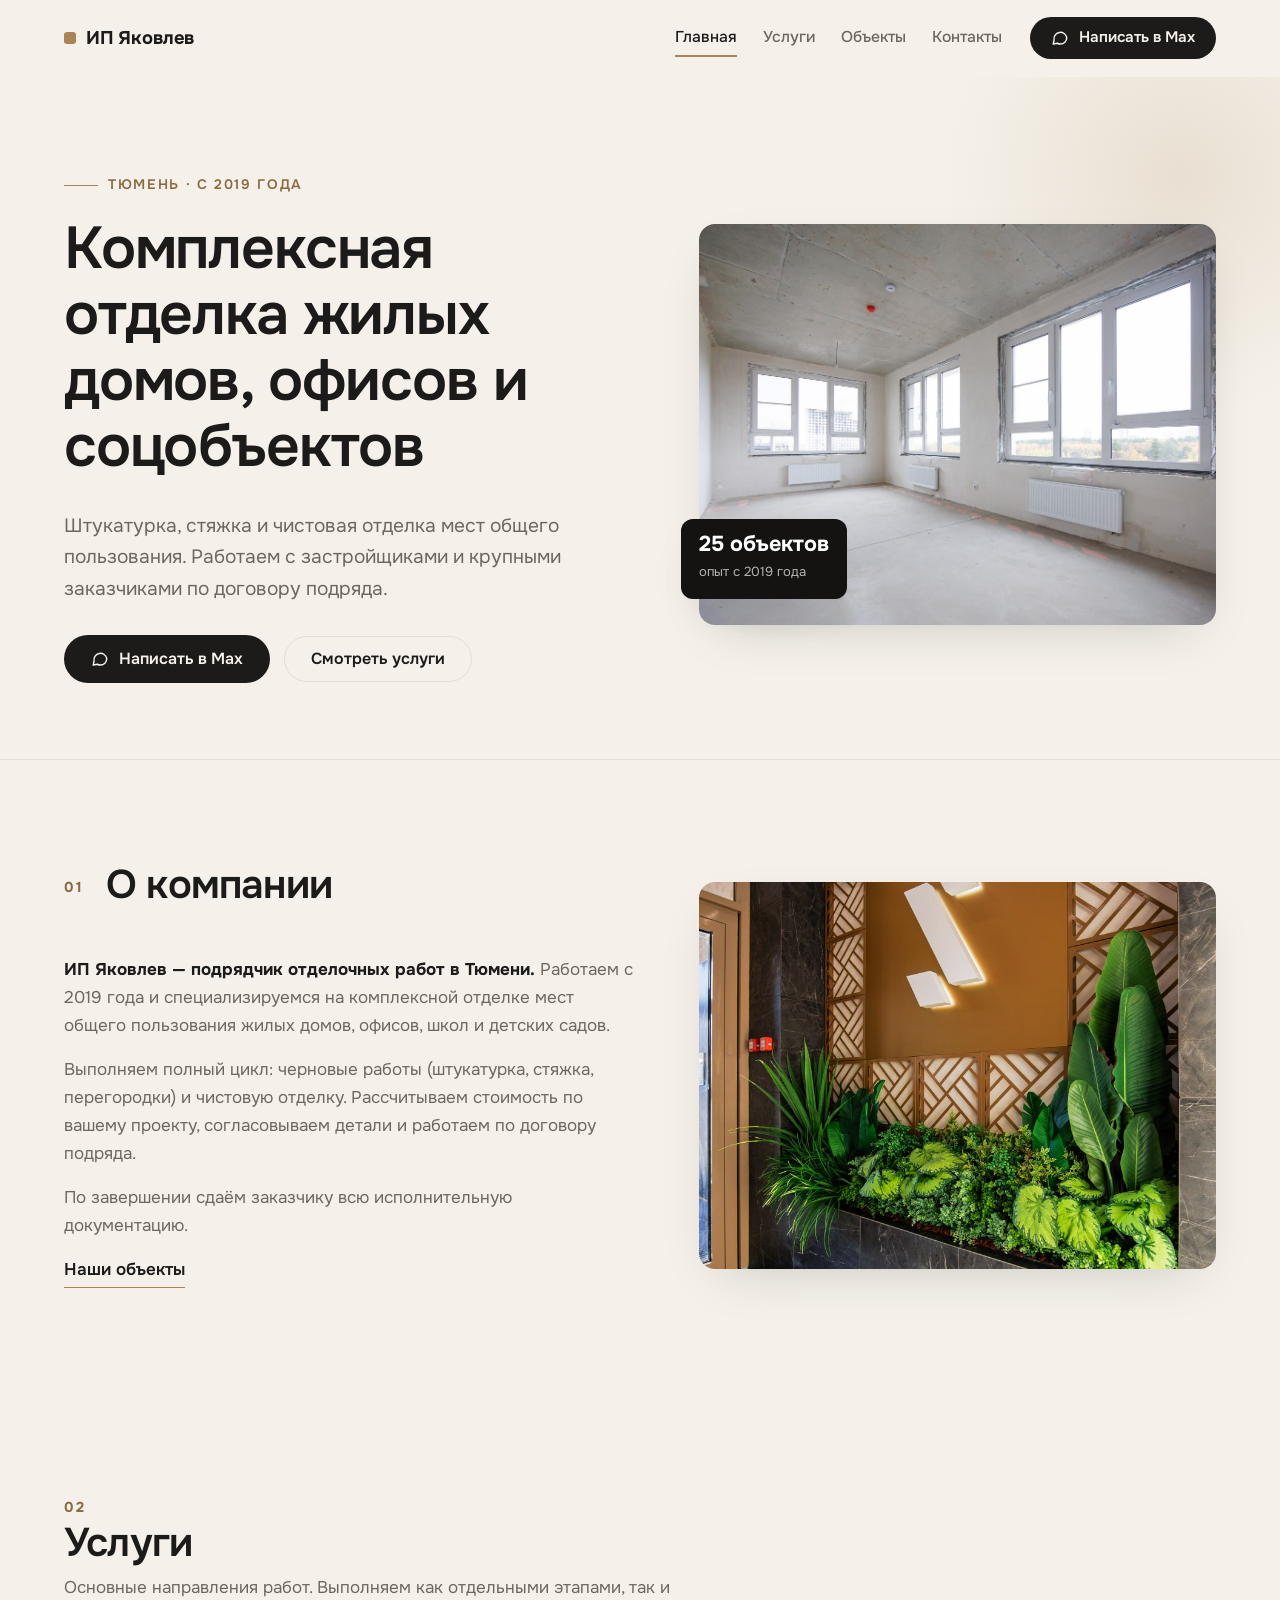
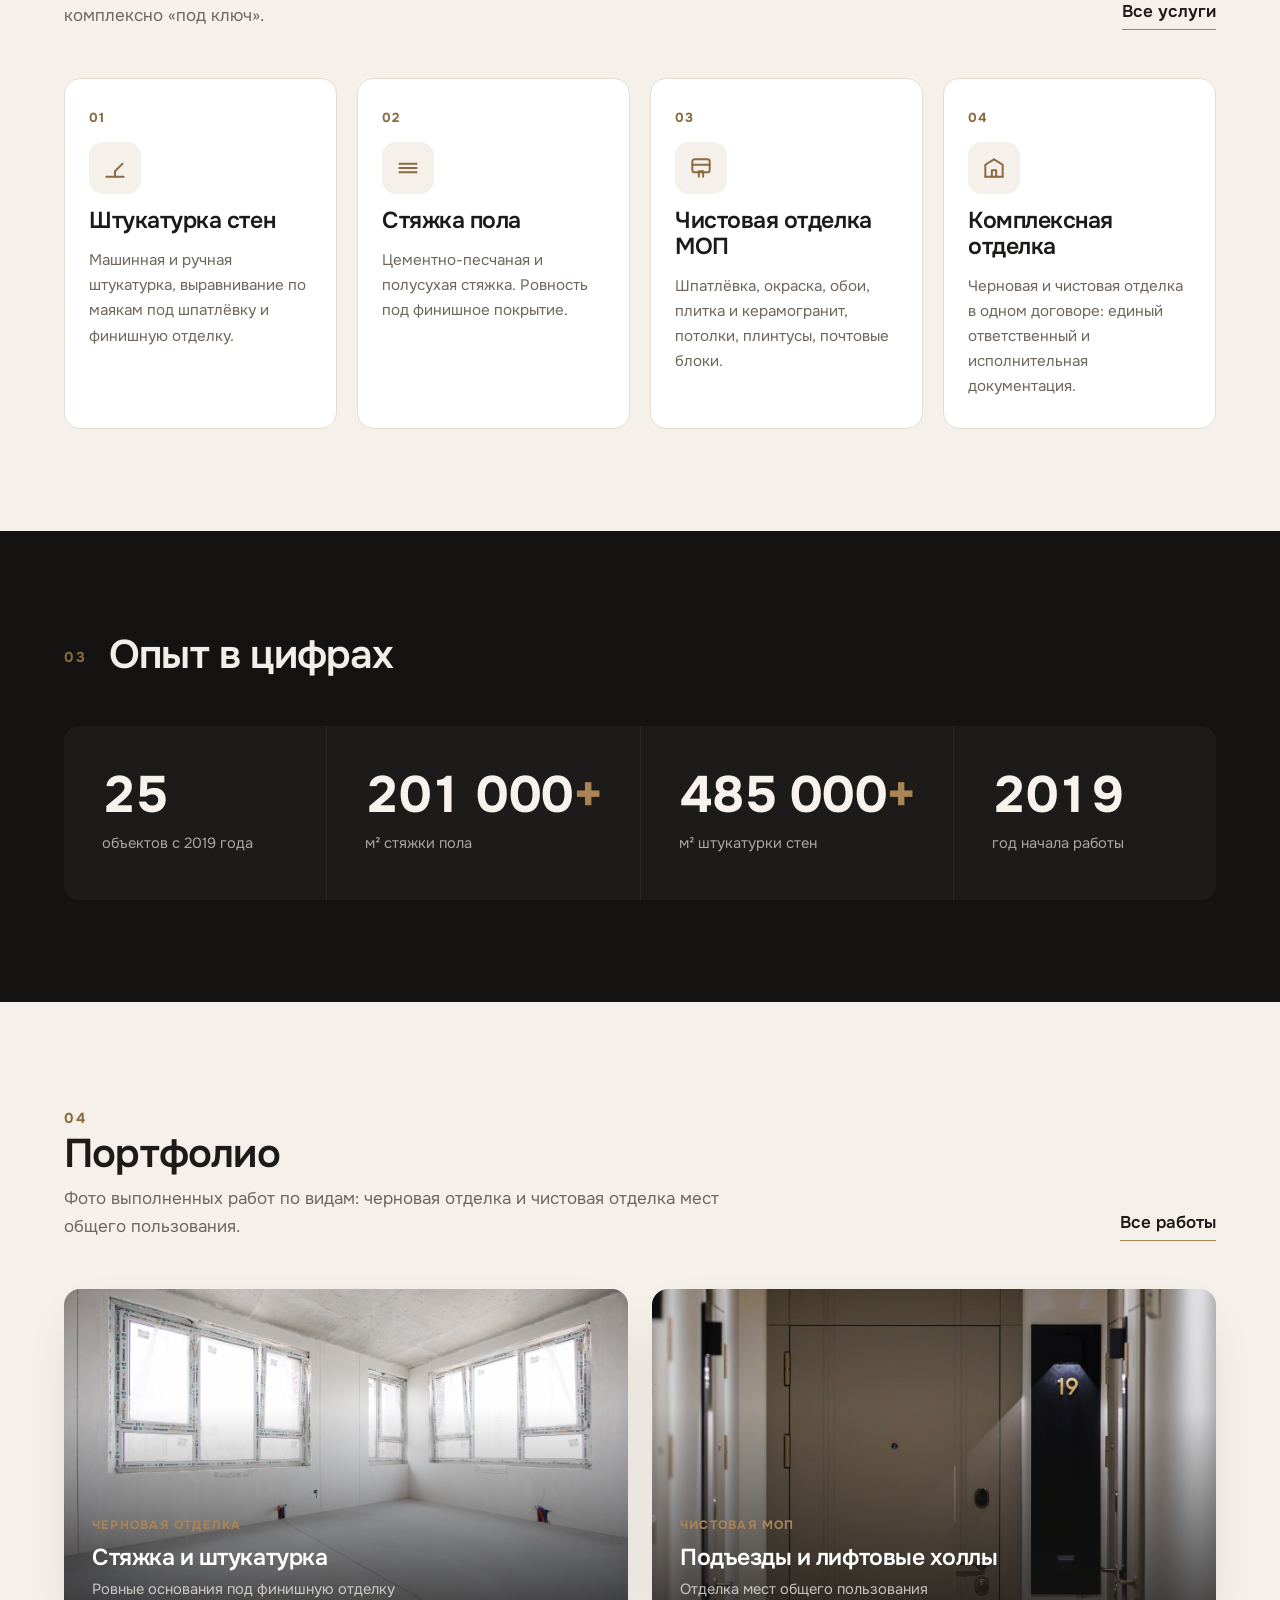
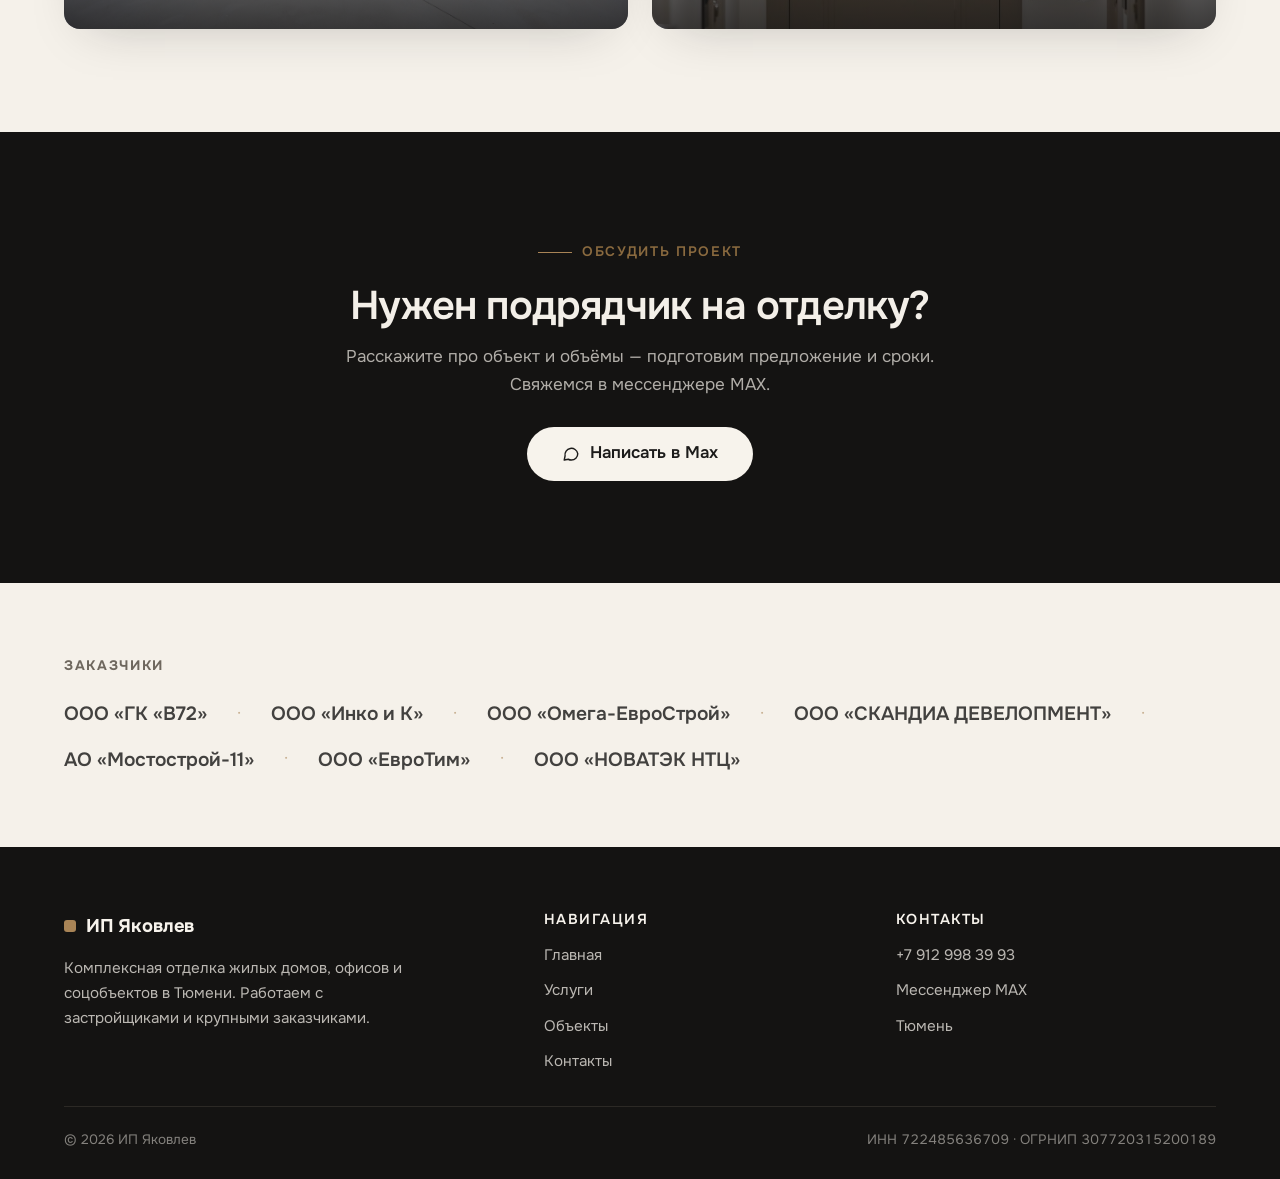
==== index.html @ faa48ec6 "Add files via upload" ====
<!DOCTYPE html>
<html lang="ru">
<head>
  <meta charset="UTF-8">
  <meta name="viewport" content="width=device-width, initial-scale=1">
  <title>ИП Яковлев — комплексная отделка в Тюмени | штукатурка, стяжка, чистовая отделка МОП</title>
  <meta name="description" content="ИП Яковлев — подрядчик отделочных работ в Тюмени. Штукатурка стен, стяжка пола, чистовая отделка мест общего пользования жилых домов, офисов, школ и детских садов. Работаем с застройщиками и крупными заказчиками.">
  <meta name="theme-color" content="#f5f1ea">
  <link rel="icon" href="data:image/svg+xml,%3Csvg xmlns='http://www.w3.org/2000/svg' viewBox='0 0 32 32'%3E%3Crect width='32' height='32' rx='7' fill='%23A98456'/%3E%3Crect x='9' y='9' width='14' height='14' rx='3' fill='%23F5F1EA'/%3E%3C/svg%3E">
  <link rel="preconnect" href="https://fonts.googleapis.com">
  <link rel="preconnect" href="https://fonts.gstatic.com" crossorigin>
  <link href="https://fonts.googleapis.com/css2?family=Onest:wght@400;500;600;700&display=swap" rel="stylesheet">
  <link rel="stylesheet" href="assets/css/style.css">
  <script type="application/ld+json">
  {
    "@context": "https://schema.org",
    "@type": "Organization",
    "name": "ИП Яковлев",
    "description": "Комплексная отделка жилых домов, офисов и соцобъектов в Тюмени: штукатурка, стяжка, чистовая отделка мест общего пользования.",
    "areaServed": "Тюмень",
    "telephone": "+7 912 998 39 93",
    "taxID": "722485636709"
  }
  </script>
</head>
<body>

  <header class="header">
    <div class="container header__inner">
      <a class="logo" href="index.html"><span class="logo__mark" aria-hidden="true"></span>ИП Яковлев</a>
      <nav class="nav" aria-label="Основная навигация">
        <a href="index.html" aria-current="page">Главная</a>
        <a href="services.html">Услуги</a>
        <a href="projects.html">Объекты</a>
        <a href="contacts.html">Контакты</a>
      </nav>
      <a class="btn btn--primary header__phone" href="tel:+79129983993"><svg width="18" height="18" viewBox="0 0 24 24" fill="none" stroke="currentColor" stroke-width="1.9" stroke-linecap="round" stroke-linejoin="round" aria-hidden="true"><path d="M21 11.5a8.5 8.5 0 0 1-8.5 8.5c-1.5 0-2.9-.36-4.1-1L3 20l1.1-5.4A8.5 8.5 0 1 1 21 11.5z"/></svg>Написать в Max</a>
      <button class="burger" aria-label="Открыть меню" aria-expanded="false" aria-controls="mobile-menu"><span></span></button>
    </div>
  </header>

  <div class="mobile-menu" id="mobile-menu">
    <a href="index.html">Главная</a>
    <a href="services.html">Услуги</a>
    <a href="projects.html">Объекты</a>
    <a href="contacts.html">Контакты</a>
    <a class="btn btn--primary" href="tel:+79129983993"><svg width="18" height="18" viewBox="0 0 24 24" fill="none" stroke="currentColor" stroke-width="1.9" stroke-linecap="round" stroke-linejoin="round" aria-hidden="true"><path d="M21 11.5a8.5 8.5 0 0 1-8.5 8.5c-1.5 0-2.9-.36-4.1-1L3 20l1.1-5.4A8.5 8.5 0 1 1 21 11.5z"/></svg>Написать в Max</a>
  </div>

  <main>

    <!-- Hero -->
    <section class="hero">
      <div class="container hero__grid">
        <div class="reveal">
          <span class="kicker">Тюмень · с 2019 года</span>
          <h1>Комплексная отделка жилых домов, офисов и соцобъектов</h1>
          <p class="hero__lead">Штукатурка, стяжка и чистовая отделка мест общего пользования. Работаем с застройщиками и крупными заказчиками по договору подряда.</p>
          <div class="hero__actions">
            <a class="btn btn--primary" href="tel:+79129983993"><svg width="18" height="18" viewBox="0 0 24 24" fill="none" stroke="currentColor" stroke-width="1.9" stroke-linecap="round" stroke-linejoin="round" aria-hidden="true"><path d="M21 11.5a8.5 8.5 0 0 1-8.5 8.5c-1.5 0-2.9-.36-4.1-1L3 20l1.1-5.4A8.5 8.5 0 1 1 21 11.5z"/></svg>Написать в Max</a>
            <a class="btn btn--ghost" href="services.html">Смотреть услуги</a>
          </div>
        </div>
        <div class="hero__media reveal">
          <img src="assets/img/chern-03.jpg" alt="Ровная стяжка и оштукатуренные стены в помещении" width="1280" height="853" fetchpriority="high">
          <div class="hero__badge">
            <strong>25 объектов</strong>
            <span>опыт с 2019 года</span>
          </div>
        </div>
      </div>
    </section>

    <!-- О компании -->
    <section class="section section--line">
      <div class="container about__grid">
        <div class="about__text reveal">
          <div class="section-head">
            <span class="section-head__num">01</span>
            <h2>О компании</h2>
          </div>
          <p><strong>ИП Яковлев — подрядчик отделочных работ в Тюмени.</strong> Работаем с 2019 года и специализируемся на комплексной отделке мест общего пользования жилых домов, офисов, школ и детских садов.</p>
          <p>Выполняем полный цикл: черновые работы (штукатурка, стяжка, перегородки) и чистовую отделку. Рассчитываем стоимость по вашему проекту, согласовываем детали и работаем по договору подряда.</p>
          <p>По завершении сдаём заказчику всю исполнительную документацию.</p>
          <a class="link-more" href="projects.html">Наши объекты</a>
        </div>
        <div class="about__media reveal">
          <img src="assets/img/mop-04.jpg" alt="Чистовая отделка места общего пользования: декоративное панно с подсветкой" width="853" height="1280" loading="lazy">
        </div>
      </div>
    </section>

    <!-- Услуги -->
    <section class="section">
      <div class="container">
        <div class="section-head section-head--row reveal">
          <div>
            <span class="section-head__num">02</span>
            <h2>Услуги</h2>
            <p>Основные направления работ. Выполняем как отдельными этапами, так и комплексно «под ключ».</p>
          </div>
          <a class="link-more" href="services.html">Все услуги</a>
        </div>
        <div class="services-grid">
          <article class="service-card reveal">
            <span class="service-card__num">01</span>
            <span class="service-card__icon" aria-hidden="true">
              <svg width="26" height="26" viewBox="0 0 24 24" fill="none" stroke="currentColor" stroke-width="1.8" stroke-linecap="round" stroke-linejoin="round"><path d="M4 20h16"/><path d="M12 20v-5"/><path d="M12 15l7-7"/></svg>
            </span>
            <h3>Штукатурка стен</h3>
            <p>Машинная и ручная штукатурка, выравнивание по маякам под шпатлёвку и финишную отделку.</p>
          </article>
          <article class="service-card reveal">
            <span class="service-card__num">02</span>
            <span class="service-card__icon" aria-hidden="true">
              <svg width="26" height="26" viewBox="0 0 24 24" fill="none" stroke="currentColor" stroke-width="1.8" stroke-linecap="round" stroke-linejoin="round"><path d="M4 8h16"/><path d="M4 12h16"/><path d="M4 16h16"/></svg>
            </span>
            <h3>Стяжка пола</h3>
            <p>Цементно-песчаная и полусухая стяжка. Ровность под финишное покрытие.</p>
          </article>
          <article class="service-card reveal">
            <span class="service-card__num">03</span>
            <span class="service-card__icon" aria-hidden="true">
              <svg width="26" height="26" viewBox="0 0 24 24" fill="none" stroke="currentColor" stroke-width="1.8" stroke-linecap="round" stroke-linejoin="round"><rect x="4" y="4" width="16" height="12" rx="2"/><path d="M4 9h16"/><path d="M10 20v-5h4v5"/></svg>
            </span>
            <h3>Чистовая отделка МОП</h3>
            <p>Шпатлёвка, окраска, обои, плитка и керамогранит, потолки, плинтусы, почтовые блоки.</p>
          </article>
          <article class="service-card reveal">
            <span class="service-card__num">04</span>
            <span class="service-card__icon" aria-hidden="true">
              <svg width="26" height="26" viewBox="0 0 24 24" fill="none" stroke="currentColor" stroke-width="1.8" stroke-linecap="round" stroke-linejoin="round"><path d="M4 20V9l8-5 8 5v11"/><path d="M4 20h16"/><path d="M10 20v-6h4v6"/></svg>
            </span>
            <h3>Комплексная отделка</h3>
            <p>Черновая и чистовая отделка в одном договоре: единый ответственный и исполнительная документация.</p>
          </article>
        </div>
      </div>
    </section>

    <!-- Цифры -->
    <section class="section section--dark">
      <div class="container">
        <div class="section-head reveal">
          <span class="section-head__num">03</span>
          <h2>Опыт в цифрах</h2>
        </div>
        <div class="stats reveal">
          <div class="stat">
            <div class="stat__num">25</div>
            <div class="stat__label">объектов с 2019 года</div>
          </div>
          <div class="stat">
            <div class="stat__num">201&nbsp;000<span>+</span></div>
            <div class="stat__label">м² стяжки пола</div>
          </div>
          <div class="stat">
            <div class="stat__num">485&nbsp;000<span>+</span></div>
            <div class="stat__label">м² штукатурки стен</div>
          </div>
          <div class="stat">
            <div class="stat__num">2019</div>
            <div class="stat__label">год начала работы</div>
          </div>
        </div>
      </div>
    </section>

    <!-- Портфолио-превью -->
    <section class="section">
      <div class="container">
        <div class="section-head section-head--row reveal">
          <div>
            <span class="section-head__num">04</span>
            <h2>Портфолио</h2>
            <p>Фото выполненных работ по видам: черновая отделка и чистовая отделка мест общего пользования.</p>
          </div>
          <a class="link-more" href="projects.html">Все работы</a>
        </div>
        <div class="preview-grid">
          <a class="preview-card reveal" href="projects.html#chernovaya">
            <img src="assets/img/chern-06.jpg" alt="Черновая отделка: ровная стяжка и оштукатуренные стены" width="2560" height="1706" loading="lazy">
            <div class="preview-card__body">
              <span class="preview-card__tag">Черновая отделка</span>
              <h3>Стяжка и штукатурка</h3>
              <p>Ровные основания под финишную отделку</p>
            </div>
          </a>
          <a class="preview-card reveal" href="projects.html#chistovaya">
            <img src="assets/img/mop-01.jpg" alt="Чистовая отделка подъезда: стены, пол, навигация" width="853" height="1280" loading="lazy">
            <div class="preview-card__body">
              <span class="preview-card__tag">Чистовая МОП</span>
              <h3>Подъезды и лифтовые холлы</h3>
              <p>Отделка мест общего пользования</p>
            </div>
          </a>
        </div>
      </div>
    </section>

    <!-- CTA -->
    <section class="section section--dark">
      <div class="container cta reveal">
        <span class="kicker" style="justify-content:center;">Обсудить проект</span>
        <h2>Нужен подрядчик на отделку?</h2>
        <p>Расскажите про объект и объёмы — подготовим предложение и сроки. Свяжемся в мессенджере MAX.</p>
        <a class="btn btn--light" href="tel:+79129983993"><svg width="18" height="18" viewBox="0 0 24 24" fill="none" stroke="currentColor" stroke-width="1.9" stroke-linecap="round" stroke-linejoin="round" aria-hidden="true"><path d="M21 11.5a8.5 8.5 0 0 1-8.5 8.5c-1.5 0-2.9-.36-4.1-1L3 20l1.1-5.4A8.5 8.5 0 1 1 21 11.5z"/></svg>Написать в Max</a>
      </div>
    </section>

    <!-- Заказчики (в самом низу главной) -->
    <section class="section section--tight">
      <div class="container">
        <div class="customers reveal">
          <span class="customers__label">Заказчики</span>
          <span class="customers__item">ООО «ГК «В72»</span><span class="customers__sep">·</span>
          <span class="customers__item">ООО «Инко и К»</span><span class="customers__sep">·</span>
          <span class="customers__item">ООО «Омега-ЕвроСтрой»</span><span class="customers__sep">·</span>
          <span class="customers__item">ООО «СКАНДИА ДЕВЕЛОПМЕНТ»</span><span class="customers__sep">·</span>
          <span class="customers__item">АО «Мостострой-11»</span><span class="customers__sep">·</span>
          <span class="customers__item">ООО «ЕвроТим»</span><span class="customers__sep">·</span>
          <span class="customers__item">ООО «НОВАТЭК НТЦ»</span>
        </div>
      </div>
    </section>

  </main>

  <footer class="footer">
    <div class="container">
      <div class="footer__grid">
        <div>
          <a class="logo" href="index.html"><span class="logo__mark" aria-hidden="true"></span>ИП Яковлев</a>
          <p class="footer__desc">Комплексная отделка жилых домов, офисов и соцобъектов в Тюмени. Работаем с застройщиками и крупными заказчиками.</p>
        </div>
        <div>
          <h4>Навигация</h4>
          <ul>
            <li><a href="index.html">Главная</a></li>
            <li><a href="services.html">Услуги</a></li>
            <li><a href="projects.html">Объекты</a></li>
            <li><a href="contacts.html">Контакты</a></li>
          </ul>
        </div>
        <div>
          <h4>Контакты</h4>
          <ul>
            <li><a href="tel:+79129983993">+7 912 998 39 93</a></li>
            <li>Мессенджер MAX</li>
            <li>Тюмень</li>
          </ul>
        </div>
      </div>
      <div class="footer__bottom">
        <span>© <span data-year>2026</span> ИП Яковлев</span>
        <span class="footer__req">ИНН 722485636709 · ОГРНИП 307720315200189</span>
      </div>
    </div>
  </footer>

  <script src="assets/js/main.js" defer></script>
</body>
</html>
---- assets/css/style.css ----
/* =========================================================
   ИП Яковлев — отделочные работы
   Стиль: «Тёплая отделка»
   ========================================================= */

:root {
  --bg: #f5f1ea;
  --surface: #ffffff;
  --ink: #1c1b1a;
  --muted: #6e675e;
  --line: #e4ddd1;
  --line-dark: #2c2925;
  --brass: #a98456;
  --brass-dark: #8a6a3f;
  --dark: #141312;
  --dark-2: #1d1b19;
  --radius: 16px;
  --radius-sm: 10px;
  --shadow: 0 18px 50px -24px rgba(28, 27, 26, 0.25);
  --container: 1200px;
  --header-h: 76px;
  --font: "Onest", "Segoe UI", system-ui, -apple-system, sans-serif;
}

* { box-sizing: border-box; }

html {
  scroll-behavior: smooth;
  -webkit-text-size-adjust: 100%;
}

body {
  margin: 0;
  font-family: var(--font);
  font-size: 17px;
  line-height: 1.65;
  color: var(--ink);
  background: var(--bg);
  -webkit-font-smoothing: antialiased;
  text-rendering: optimizeLegibility;
}

img { max-width: 100%; height: auto; display: block; }

a { color: inherit; text-decoration: none; }

h1, h2, h3, h4 {
  margin: 0 0 0.5em;
  line-height: 1.12;
  font-weight: 600;
  letter-spacing: -0.02em;
}

h1 { font-size: clamp(2.1rem, 4.6vw, 3.7rem); }
h2 { font-size: clamp(1.7rem, 3.2vw, 2.5rem); }
h3 { font-size: clamp(1.15rem, 1.8vw, 1.45rem); }

p { margin: 0 0 1rem; }

.container {
  width: 100%;
  max-width: var(--container);
  margin: 0 auto;
  padding: 0 24px;
}

.section {
  padding: clamp(56px, 8vw, 104px) 0;
}

section[id] { scroll-margin-top: calc(var(--header-h) + 16px); }

.section--tight { padding: clamp(40px, 6vw, 72px) 0; }

.section--dark {
  background: var(--dark);
  color: #f3efe8;
}

.section--line { border-top: 1px solid var(--line); }

/* ---------- Кнопки ---------- */
.btn {
  display: inline-flex;
  align-items: center;
  justify-content: center;
  gap: 10px;
  padding: 14px 26px;
  border: 1px solid transparent;
  border-radius: 999px;
  font: inherit;
  font-weight: 600;
  font-size: 1rem;
  line-height: 1;
  cursor: pointer;
  transition: transform 0.2s ease, background 0.2s ease, color 0.2s ease,
    border-color 0.2s ease, box-shadow 0.2s ease;
  white-space: nowrap;
}

.btn:active { transform: translateY(1px); }

.btn svg { flex: none; }

.btn--primary {
  background: var(--ink);
  color: #f7f3ec;
}

.btn--primary:hover {
  background: var(--brass-dark);
  transform: translateY(-2px);
  box-shadow: 0 14px 28px -14px rgba(138, 106, 63, 0.7);
}

.btn--ghost {
  background: transparent;
  color: var(--ink);
  border-color: var(--line);
}

.btn--ghost:hover {
  border-color: var(--ink);
  transform: translateY(-2px);
}

.btn--light {
  background: #f7f3ec;
  color: var(--ink);
}

.btn--light:hover {
  background: var(--brass);
  color: #fff;
  transform: translateY(-2px);
}

.btn--outline-light {
  background: transparent;
  color: #f7f3ec;
  border-color: rgba(247, 243, 236, 0.35);
}

.btn--outline-light:hover {
  border-color: #f7f3ec;
  transform: translateY(-2px);
}

/* ---------- Шапка ---------- */
.header {
  position: sticky;
  top: 0;
  z-index: 50;
  background: rgba(245, 241, 234, 0.88);
  backdrop-filter: blur(12px);
  -webkit-backdrop-filter: blur(12px);
  border-bottom: 1px solid transparent;
  transition: border-color 0.25s ease, box-shadow 0.25s ease;
}

.header.is-scrolled {
  border-bottom-color: var(--line);
  box-shadow: 0 8px 30px -22px rgba(28, 27, 26, 0.35);
}

.header__inner {
  display: flex;
  align-items: center;
  gap: 28px;
  height: var(--header-h);
}

.logo {
  display: inline-flex;
  align-items: center;
  gap: 10px;
  font-weight: 700;
  font-size: 1.15rem;
  letter-spacing: -0.01em;
  margin-right: auto;
}

.logo__mark {
  width: 12px;
  height: 12px;
  border-radius: 3px;
  background: var(--brass);
  flex: none;
}

.nav {
  display: flex;
  align-items: center;
  gap: 26px;
}

.nav a {
  position: relative;
  font-weight: 500;
  font-size: 0.98rem;
  color: var(--muted);
  transition: color 0.2s ease;
  padding: 6px 0;
}

.nav a::after {
  content: "";
  position: absolute;
  left: 0;
  bottom: 0;
  width: 100%;
  height: 2px;
  background: var(--brass);
  transform: scaleX(0);
  transform-origin: left;
  transition: transform 0.25s ease;
}

.nav a:hover { color: var(--ink); }
.nav a:hover::after { transform: scaleX(1); }

.nav a[aria-current="page"] { color: var(--ink); }
.nav a[aria-current="page"]::after { transform: scaleX(1); }

.header__phone { padding: 11px 20px; font-size: 0.95rem; }

.burger {
  display: none;
  width: 46px;
  height: 46px;
  border: 1px solid var(--line);
  border-radius: 12px;
  background: transparent;
  cursor: pointer;
  position: relative;
  flex: none;
}

.burger span,
.burger span::before,
.burger span::after {
  position: absolute;
  left: 12px;
  right: 12px;
  height: 2px;
  background: var(--ink);
  transition: transform 0.25s ease, opacity 0.2s ease;
  content: "";
}

.burger span { top: 50%; margin-top: -1px; }
.burger span::before { top: -7px; }
.burger span::after { top: 7px; }

.burger.is-open span { background: transparent; }
.burger.is-open span::before { transform: translateY(7px) rotate(45deg); }
.burger.is-open span::after { transform: translateY(-7px) rotate(-45deg); }

.mobile-menu {
  position: fixed;
  inset: var(--header-h) 0 0 0;
  background: var(--bg);
  z-index: 40;
  padding: 28px 24px 40px;
  display: flex;
  flex-direction: column;
  gap: 8px;
  transform: translateY(-8px);
  opacity: 0;
  visibility: hidden;
  transition: opacity 0.25s ease, transform 0.25s ease, visibility 0.25s;
  overflow-y: auto;
}

.mobile-menu.is-open {
  opacity: 1;
  transform: none;
  visibility: visible;
}

.mobile-menu a {
  font-size: 1.5rem;
  font-weight: 600;
  padding: 14px 0;
  border-bottom: 1px solid var(--line);
}

.mobile-menu .btn { margin-top: 22px; justify-content: center; }

/* ---------- Hero ---------- */
.hero {
  position: relative;
  padding: clamp(48px, 7vw, 96px) 0 clamp(40px, 6vw, 80px);
  overflow: hidden;
}

.hero::before {
  content: "";
  position: absolute;
  top: -160px;
  right: -160px;
  width: 520px;
  height: 520px;
  border-radius: 50%;
  background: radial-gradient(circle, rgba(169, 132, 86, 0.16), transparent 65%);
  pointer-events: none;
}

.hero__grid {
  display: grid;
  grid-template-columns: 1.05fr 0.95fr;
  gap: clamp(32px, 5vw, 72px);
  align-items: center;
  position: relative;
}

.kicker {
  display: inline-flex;
  align-items: center;
  gap: 10px;
  font-size: 0.86rem;
  font-weight: 600;
  letter-spacing: 0.12em;
  text-transform: uppercase;
  color: var(--brass-dark);
  margin-bottom: 20px;
}

.kicker::before {
  content: "";
  width: 34px;
  height: 1px;
  background: var(--brass);
}

.hero h1 { max-width: 15ch; }

.hero__lead {
  font-size: clamp(1.05rem, 1.5vw, 1.2rem);
  color: var(--muted);
  max-width: 52ch;
  margin-bottom: 30px;
}

.hero__actions {
  display: flex;
  flex-wrap: wrap;
  gap: 14px;
  align-items: center;
}

.hero__media {
  position: relative;
}

.hero__media img {
  width: 100%;
  aspect-ratio: 4 / 3.1;
  object-fit: cover;
  border-radius: var(--radius);
  box-shadow: var(--shadow);
}

.hero__badge {
  position: absolute;
  left: -18px;
  bottom: 26px;
  background: var(--dark);
  color: #f5f1ea;
  border-radius: 12px;
  padding: 14px 18px;
  box-shadow: var(--shadow);
}

.hero__badge strong {
  display: block;
  font-size: 1.35rem;
  line-height: 1.1;
  color: #fff;
}

.hero__badge span {
  font-size: 0.82rem;
  color: rgba(245, 241, 234, 0.72);
}

/* ---------- Заголовок секции ---------- */
.section-head {
  display: flex;
  align-items: flex-end;
  gap: 22px;
  margin-bottom: clamp(28px, 4vw, 48px);
}

.section-head__num {
  font-size: 0.9rem;
  font-weight: 700;
  letter-spacing: 0.14em;
  color: var(--brass-dark);
  padding-bottom: 8px;
}

.section-head h2 { margin: 0; }

.section-head p {
  margin: 8px 0 0;
  color: var(--muted);
  max-width: 62ch;
}

.section--dark .section-head p { color: rgba(243, 239, 232, 0.7); }

.section-head--row {
  flex-wrap: wrap;
  justify-content: space-between;
}

.link-more {
  display: inline-flex;
  align-items: center;
  gap: 8px;
  font-weight: 600;
  color: var(--ink);
  border-bottom: 1px solid var(--brass);
  padding-bottom: 3px;
  transition: color 0.2s ease, gap 0.2s ease;
}

.link-more:hover { color: var(--brass-dark); gap: 12px; }

/* ---------- О компании ---------- */
.about__grid {
  display: grid;
  grid-template-columns: 1.05fr 0.95fr;
  gap: clamp(32px, 5vw, 72px);
  align-items: center;
}

.about__text p { color: var(--muted); }

.about__text p strong { color: var(--ink); }

.about__media img {
  border-radius: var(--radius);
  aspect-ratio: 4 / 3;
  object-fit: cover;
  box-shadow: var(--shadow);
}

/* ---------- Услуги ---------- */
.services-grid {
  display: grid;
  grid-template-columns: repeat(4, 1fr);
  gap: 20px;
}

.service-card {
  background: var(--surface);
  border: 1px solid var(--line);
  border-radius: var(--radius);
  padding: 28px 24px;
  display: flex;
  flex-direction: column;
  gap: 14px;
  transition: transform 0.25s ease, box-shadow 0.25s ease, border-color 0.25s ease;
}

.service-card:hover {
  transform: translateY(-6px);
  box-shadow: var(--shadow);
  border-color: #d5ccbd;
}

.service-card__icon {
  width: 52px;
  height: 52px;
  border-radius: 14px;
  background: rgba(169, 132, 86, 0.12);
  display: grid;
  place-items: center;
  color: var(--brass-dark);
  flex: none;
}

.service-card h3 { margin: 0; }

.service-card p {
  margin: 0;
  color: var(--muted);
  font-size: 0.95rem;
}

.service-card__num {
  font-size: 0.82rem;
  font-weight: 700;
  letter-spacing: 0.1em;
  color: var(--brass-dark);
}

/* ---------- Цифры ---------- */
.stats {
  display: grid;
  grid-template-columns: repeat(4, 1fr);
  gap: 1px;
  background: var(--line-dark);
  border-radius: var(--radius);
  overflow: hidden;
}

.stat {
  background: var(--dark-2);
  padding: clamp(26px, 3.5vw, 44px) clamp(20px, 3vw, 40px);
}

.stat__num {
  font-size: clamp(2rem, 4vw, 3.2rem);
  font-weight: 700;
  line-height: 1;
  letter-spacing: -0.03em;
  color: #f7f3ec;
  font-variant-numeric: tabular-nums;
}

.stat__num span { color: var(--brass); }

.stat__label {
  margin-top: 10px;
  font-size: 0.92rem;
  color: rgba(243, 239, 232, 0.66);
}

/* ---------- Портфолио-превью ---------- */
.preview-grid {
  display: grid;
  grid-template-columns: 1fr 1fr;
  gap: 24px;
}

.preview-card {
  position: relative;
  border-radius: var(--radius);
  overflow: hidden;
  display: block;
  min-height: 340px;
  box-shadow: var(--shadow);
}

.preview-card img {
  position: absolute;
  inset: 0;
  width: 100%;
  height: 100%;
  object-fit: cover;
  transition: transform 0.6s ease;
}

.preview-card::after {
  content: "";
  position: absolute;
  inset: 0;
  background: linear-gradient(180deg, rgba(20, 19, 18, 0) 35%, rgba(20, 19, 18, 0.78));
}

.preview-card:hover img { transform: scale(1.05); }

.preview-card__body {
  position: absolute;
  left: 0;
  right: 0;
  bottom: 0;
  padding: 28px;
  color: #f7f3ec;
  z-index: 2;
}

.preview-card__body h3 { margin: 0 0 6px; color: #fff; }

.preview-card__body p {
  margin: 0;
  font-size: 0.92rem;
  color: rgba(247, 243, 236, 0.75);
}

.preview-card__tag {
  display: inline-block;
  font-size: 0.76rem;
  font-weight: 700;
  letter-spacing: 0.1em;
  text-transform: uppercase;
  color: var(--brass);
  margin-bottom: 10px;
}

/* ---------- Заказчики ---------- */
.customers {
  display: flex;
  flex-wrap: wrap;
  gap: 14px 30px;
  align-items: center;
}

.customers__label {
  width: 100%;
  font-size: 0.86rem;
  font-weight: 700;
  letter-spacing: 0.12em;
  text-transform: uppercase;
  color: var(--muted);
  margin-bottom: 6px;
}

.customers__item {
  font-weight: 600;
  font-size: clamp(1rem, 1.6vw, 1.2rem);
  color: var(--ink);
  opacity: 0.82;
  transition: opacity 0.2s ease, color 0.2s ease;
}

.customers__item:hover { opacity: 1; color: var(--brass-dark); }

.customers__sep {
  color: var(--brass);
  font-weight: 400;
  opacity: 0.6;
}

/* ---------- CTA ---------- */
.cta {
  text-align: center;
  max-width: 720px;
  margin: 0 auto;
}

.cta h2 { margin-bottom: 14px; }

.cta p { color: rgba(243, 239, 232, 0.7); margin-bottom: 28px; }

.cta .btn { font-size: 1.05rem; padding: 17px 34px; }

/* ---------- Футер ---------- */
.footer {
  background: var(--dark);
  color: rgba(243, 239, 232, 0.75);
  padding: clamp(40px, 6vw, 64px) 0 28px;
}

.footer__grid {
  display: grid;
  grid-template-columns: 1.4fr 1fr 1fr;
  gap: 32px;
  padding-bottom: 32px;
  border-bottom: 1px solid var(--line-dark);
}

.footer .logo { color: #f7f3ec; margin: 0 0 14px; }

.footer__desc { font-size: 0.95rem; max-width: 34ch; }

.footer h4 {
  color: #f7f3ec;
  font-size: 0.9rem;
  letter-spacing: 0.1em;
  text-transform: uppercase;
  margin-bottom: 16px;
}

.footer ul {
  list-style: none;
  margin: 0;
  padding: 0;
  display: grid;
  gap: 10px;
  font-size: 0.95rem;
}

.footer a { transition: color 0.2s ease; }
.footer a:hover { color: #fff; }

.footer__bottom {
  display: flex;
  flex-wrap: wrap;
  gap: 12px 28px;
  justify-content: space-between;
  padding-top: 22px;
  font-size: 0.85rem;
  color: rgba(243, 239, 232, 0.5);
}

.footer__req { font-variant-numeric: tabular-nums; }

/* ---------- Внутренняя страница: шапка ---------- */
.page-head {
  padding: clamp(48px, 7vw, 88px) 0 clamp(28px, 4vw, 48px);
}

.page-head h1 { max-width: 20ch; }

.page-head p {
  color: var(--muted);
  max-width: 64ch;
  font-size: 1.05rem;
}

/* ---------- Услуги: детальные блоки ---------- */
.service-row {
  display: grid;
  grid-template-columns: 1fr 1fr;
  gap: clamp(28px, 4vw, 56px);
  align-items: center;
  padding: clamp(30px, 4vw, 52px) 0;
  border-top: 1px solid var(--line);
}

.service-row:last-of-type { border-bottom: 1px solid var(--line); }

.service-row:nth-child(even) .service-row__media { order: 2; }

.service-row__media img {
  border-radius: var(--radius);
  aspect-ratio: 4 / 3;
  object-fit: cover;
  width: 100%;
}

.service-row__body h3 { margin-bottom: 12px; }

.service-row__body p { color: var(--muted); }

.service-list {
  list-style: none;
  margin: 18px 0 0;
  padding: 0;
  display: grid;
  gap: 10px;
}

.service-list li {
  position: relative;
  padding-left: 26px;
  color: var(--ink);
  font-size: 0.98rem;
}

.service-list li::before {
  content: "";
  position: absolute;
  left: 0;
  top: 0.62em;
  width: 14px;
  height: 2px;
  background: var(--brass);
}

/* ---------- Портфолио ---------- */
.filter {
  display: flex;
  flex-wrap: wrap;
  gap: 10px;
  margin-bottom: clamp(26px, 4vw, 40px);
}

.filter button {
  font: inherit;
  font-weight: 600;
  font-size: 0.95rem;
  padding: 10px 20px;
  border-radius: 999px;
  border: 1px solid var(--line);
  background: transparent;
  color: var(--muted);
  cursor: pointer;
  transition: all 0.2s ease;
}

.filter button:hover { border-color: var(--ink); color: var(--ink); }

.filter button.is-active {
  background: var(--ink);
  border-color: var(--ink);
  color: #f7f3ec;
}

.gallery {
  columns: 3;
  column-gap: 20px;
}

.gallery__item {
  break-inside: avoid;
  margin: 0 0 20px;
  border-radius: var(--radius);
  overflow: hidden;
  position: relative;
  cursor: zoom-in;
  background: var(--surface);
  border: 1px solid var(--line);
}

.gallery__item img {
  width: 100%;
  transition: transform 0.5s ease;
}

.gallery__item:hover img { transform: scale(1.04); }

.gallery__caption {
  position: absolute;
  left: 0;
  right: 0;
  bottom: 0;
  padding: 26px 18px 14px;
  background: linear-gradient(180deg, transparent, rgba(20, 19, 18, 0.8));
  color: #f7f3ec;
  font-size: 0.9rem;
  font-weight: 500;
  opacity: 0;
  transform: translateY(8px);
  transition: opacity 0.25s ease, transform 0.25s ease;
}

.gallery__item:hover .gallery__caption,
.gallery__item:focus-visible .gallery__caption {
  opacity: 1;
  transform: none;
}

.gallery__item.is-hidden { display: none; }

/* ---------- Лайтбокс ---------- */
.lightbox {
  position: fixed;
  inset: 0;
  z-index: 100;
  background: rgba(15, 14, 13, 0.94);
  display: grid;
  place-items: center;
  padding: 24px;
  opacity: 0;
  visibility: hidden;
  transition: opacity 0.25s ease, visibility 0.25s;
}

.lightbox.is-open { opacity: 1; visibility: visible; }

.lightbox img {
  max-width: min(1200px, 94vw);
  max-height: 88vh;
  border-radius: 12px;
  box-shadow: 0 30px 80px rgba(0, 0, 0, 0.5);
}

.lightbox__close {
  position: absolute;
  top: 22px;
  right: 22px;
  width: 48px;
  height: 48px;
  border-radius: 50%;
  border: 1px solid rgba(247, 243, 236, 0.35);
  background: transparent;
  color: #f7f3ec;
  font-size: 1.6rem;
  line-height: 1;
  cursor: pointer;
  transition: background 0.2s ease, border-color 0.2s ease;
}

.lightbox__close:hover { background: rgba(247, 243, 236, 0.12); border-color: #f7f3ec; }

.lightbox__hint {
  position: absolute;
  bottom: 22px;
  left: 0;
  right: 0;
  text-align: center;
  color: rgba(247, 243, 236, 0.55);
  font-size: 0.85rem;
}

/* ---------- Контакты ---------- */
.contact-card {
  background: var(--surface);
  border: 1px solid var(--line);
  border-radius: var(--radius);
  padding: clamp(28px, 4vw, 48px);
  max-width: 720px;
  margin: 0 auto;
}

.contact-card .service-card__num {
  display: block;
  margin-bottom: 8px;
}

.contact-card__phone {
  display: inline-block;
  font-size: clamp(1.5rem, 3.4vw, 2.3rem);
  font-weight: 700;
  letter-spacing: -0.01em;
  color: var(--ink);
  margin: 6px 0 20px;
  font-variant-numeric: tabular-nums;
}

.contact-card__phone:hover { color: var(--brass-dark); }

.req {
  margin-top: 28px;
  padding-top: 24px;
  border-top: 1px solid var(--line);
  display: grid;
  gap: 8px;
  font-size: 0.95rem;
  color: var(--muted);
}

.req strong { color: var(--ink); font-weight: 600; }

/* ---------- Анимация появления ---------- */
.reveal {
  opacity: 0;
  transform: translateY(26px);
  transition: opacity 0.7s ease, transform 0.7s ease;
}

.reveal.is-visible {
  opacity: 1;
  transform: none;
}

@media (prefers-reduced-motion: reduce) {
  html { scroll-behavior: auto; }
  *, *::before, *::after {
    animation-duration: 0.01ms !important;
    transition-duration: 0.01ms !important;
  }
  .reveal { opacity: 1; transform: none; }
}

/* ---------- Фокус с клавиатуры ---------- */
:focus-visible {
  outline: 2px solid var(--brass);
  outline-offset: 3px;
  border-radius: 4px;
}

/* ---------- Адаптив ---------- */
@media (max-width: 1024px) {
  .services-grid { grid-template-columns: repeat(2, 1fr); }
  .stats { grid-template-columns: repeat(2, 1fr); }
  .gallery { columns: 2; }
  .footer__grid { grid-template-columns: 1fr 1fr; }
}

@media (max-width: 860px) {
  .nav { display: none; }
  .header__phone { display: none; }
  .burger { display: block; }
  .hero__grid,
  .about__grid,
  .service-row,
  .preview-grid { grid-template-columns: 1fr; }
  .service-row:nth-child(even) .service-row__media { order: 0; }
  .hero__badge { left: 16px; }
}

@media (max-width: 640px) {
  body { font-size: 16px; }
  .container { padding: 0 18px; }
  .services-grid { grid-template-columns: 1fr; }
  .stats { grid-template-columns: 1fr; }
  .gallery { columns: 1; }
  .footer__grid { grid-template-columns: 1fr; }
  .section-head { flex-direction: column; align-items: flex-start; gap: 8px; }
  .hero__actions .btn { width: 100%; }
}
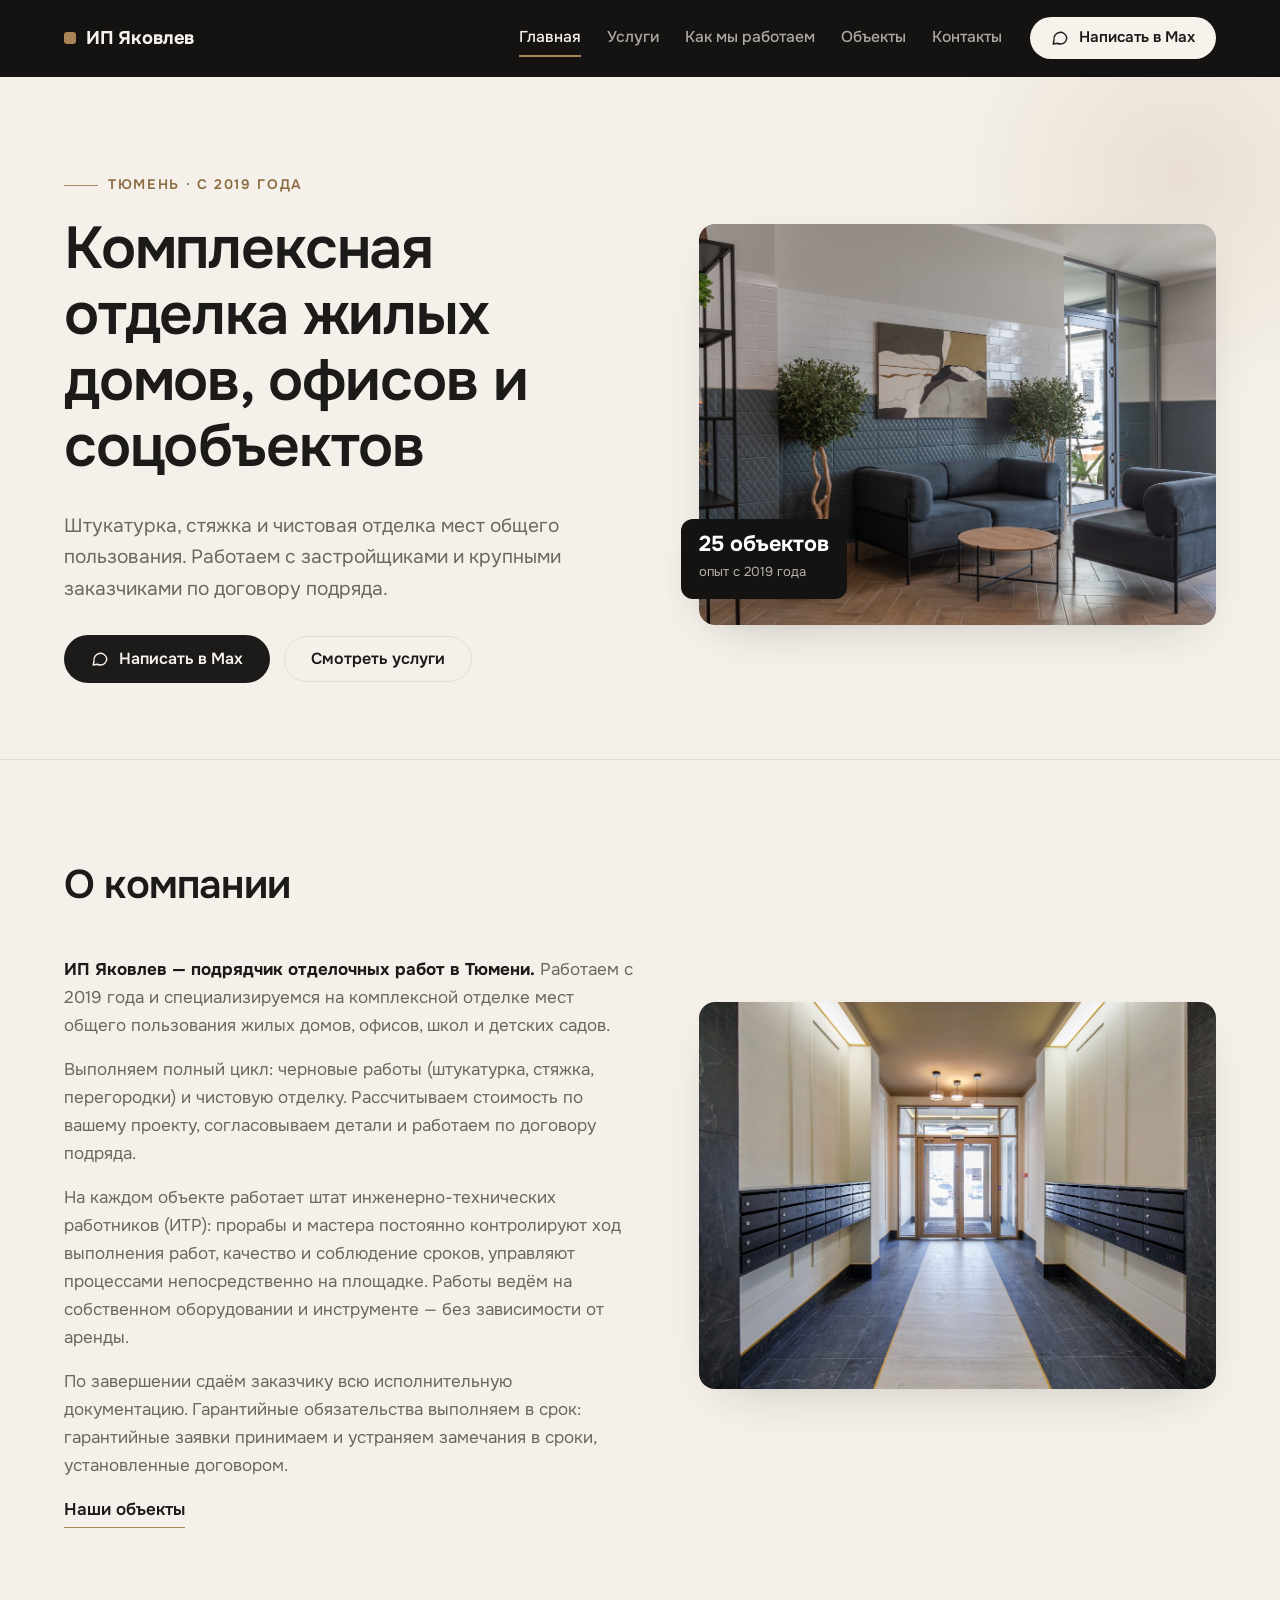
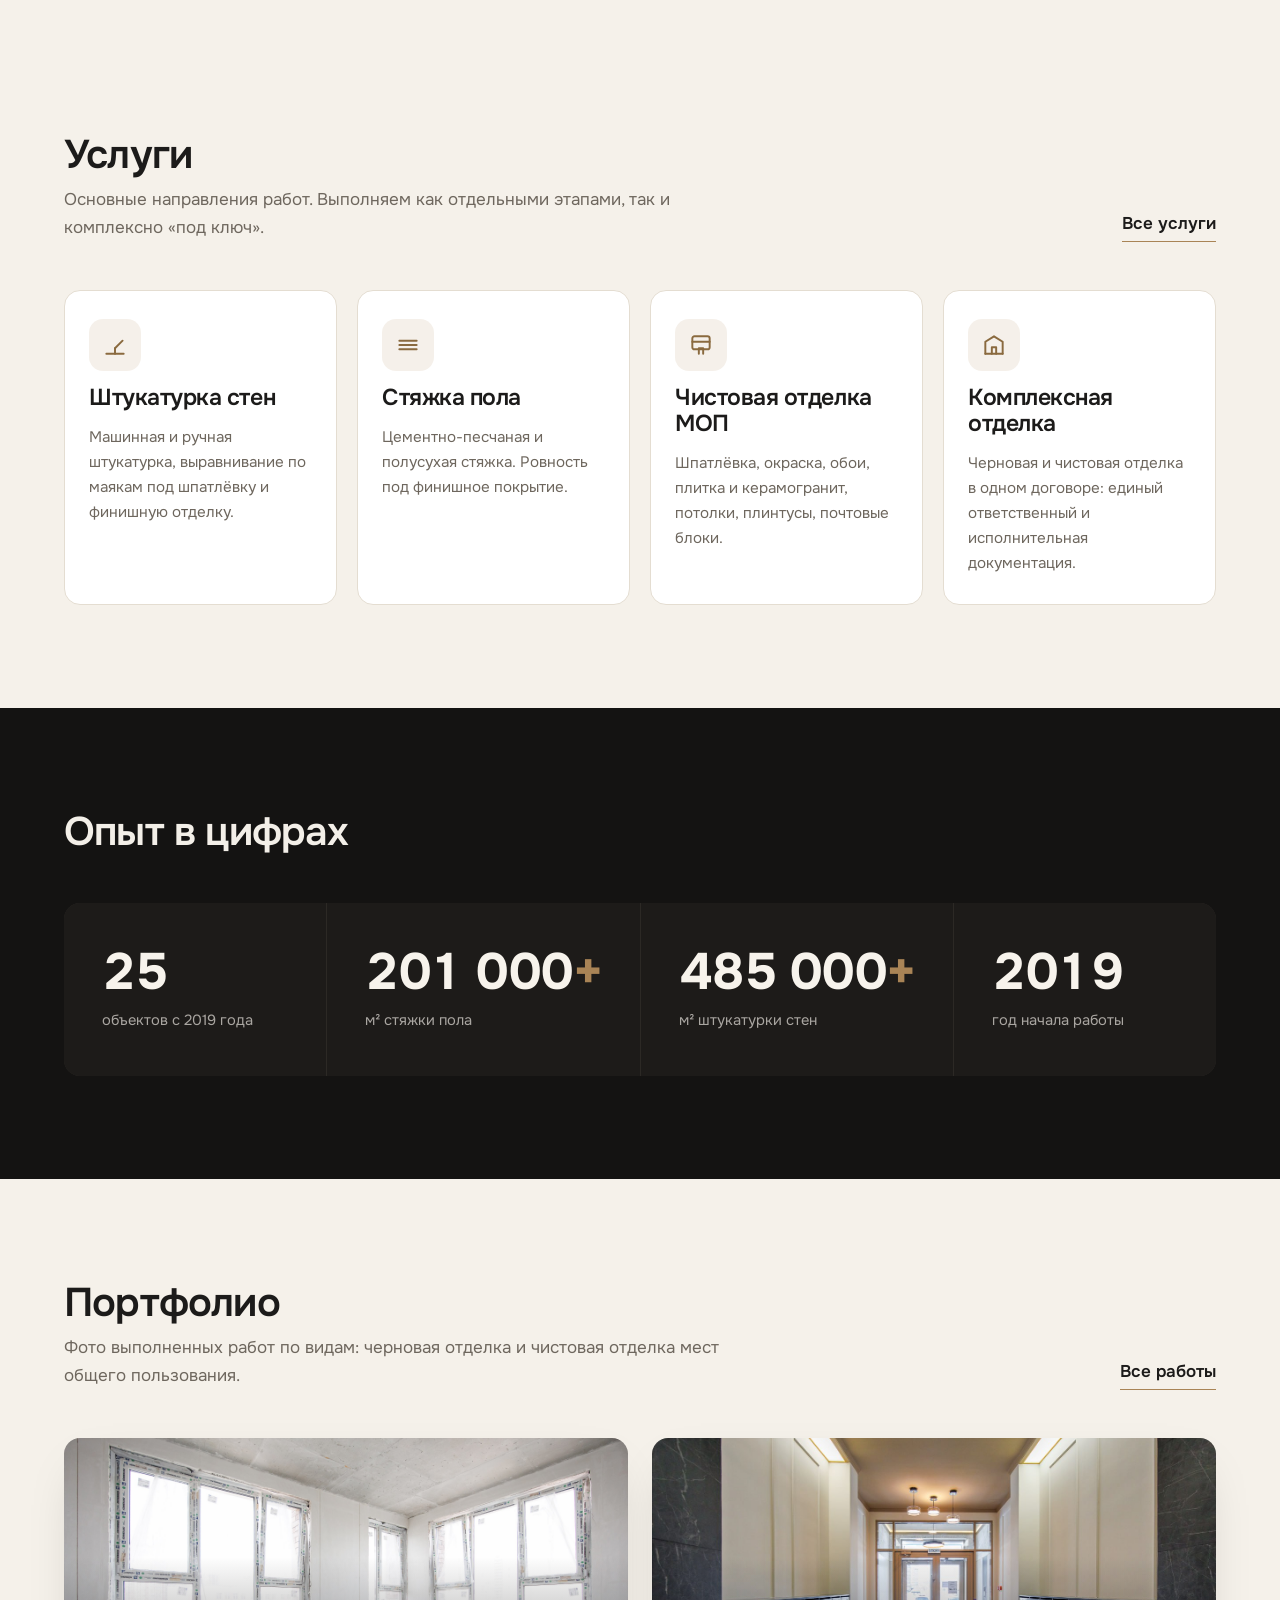
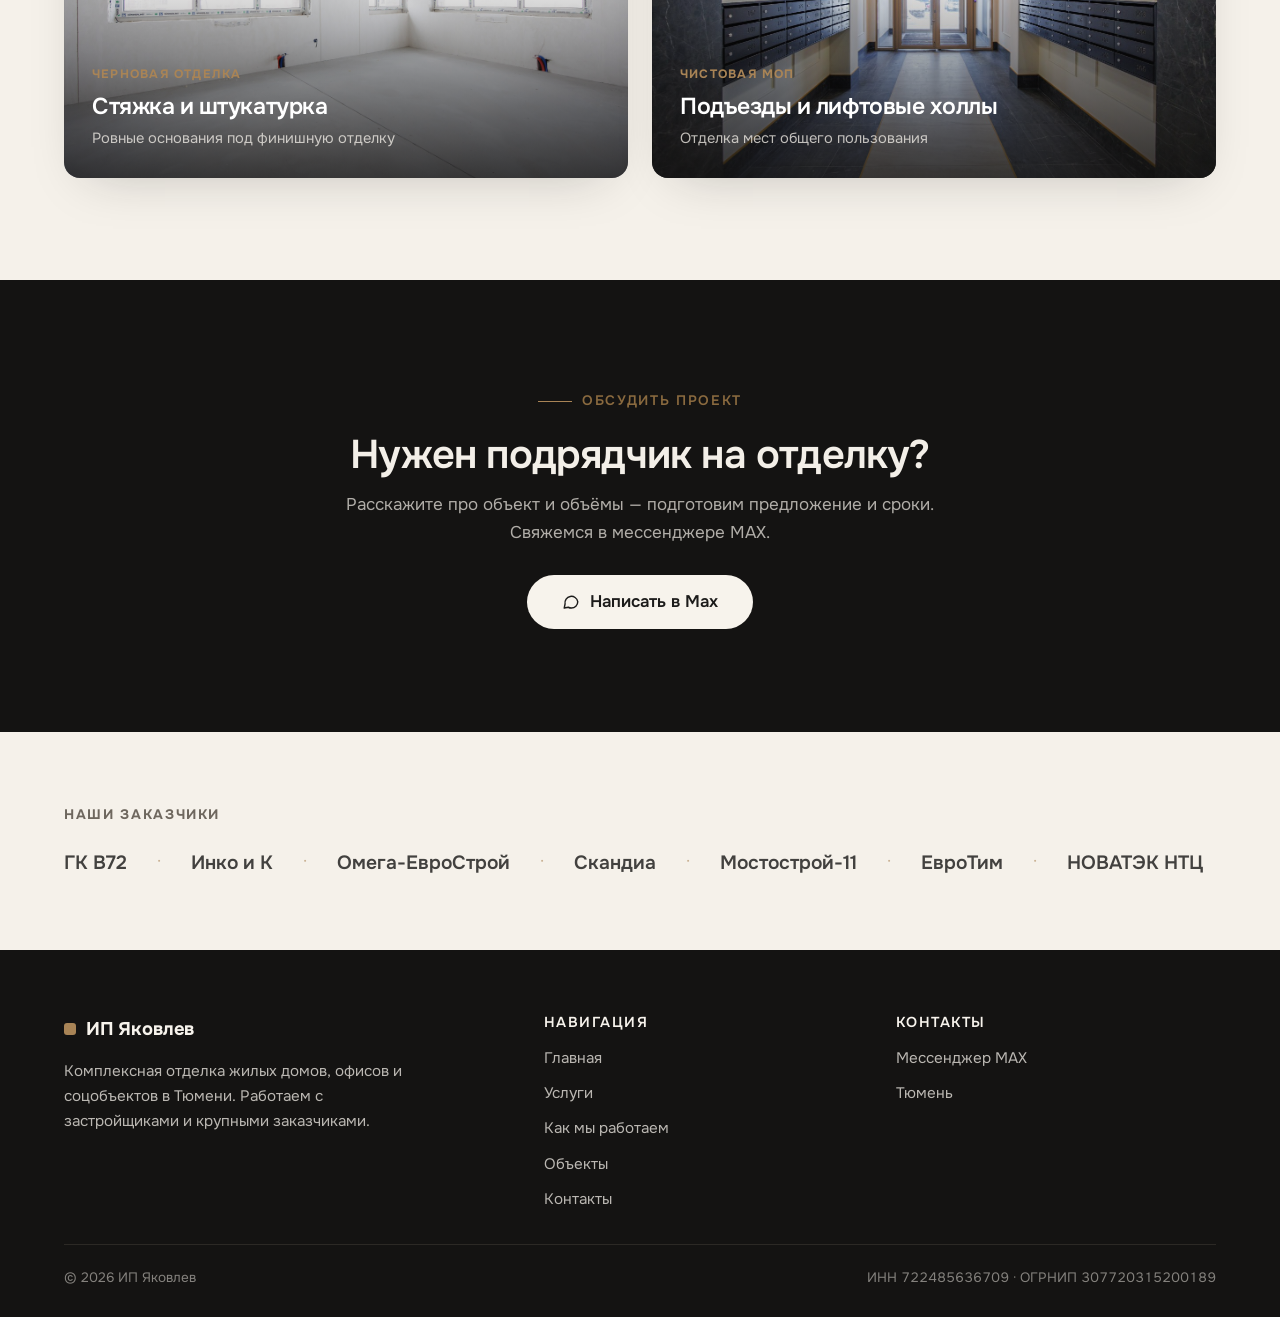
==== commit 6c81f5be: "Add files via upload" ====
--- a/index.html
+++ b/index.html
@@ -18,7 +18,6 @@
     "name": "ИП Яковлев",
     "description": "Комплексная отделка жилых домов, офисов и соцобъектов в Тюмени: штукатурка, стяжка, чистовая отделка мест общего пользования.",
     "areaServed": "Тюмень",
-    "telephone": "+7 912 998 39 93",
     "taxID": "722485636709"
   }
   </script>
@@ -31,10 +30,11 @@
       <nav class="nav" aria-label="Основная навигация">
         <a href="index.html" aria-current="page">Главная</a>
         <a href="services.html">Услуги</a>
+        <a href="process.html">Как мы работаем</a>
         <a href="projects.html">Объекты</a>
         <a href="contacts.html">Контакты</a>
       </nav>
-      <a class="btn btn--primary header__phone" href="tel:+79129983993"><svg width="18" height="18" viewBox="0 0 24 24" fill="none" stroke="currentColor" stroke-width="1.9" stroke-linecap="round" stroke-linejoin="round" aria-hidden="true"><path d="M21 11.5a8.5 8.5 0 0 1-8.5 8.5c-1.5 0-2.9-.36-4.1-1L3 20l1.1-5.4A8.5 8.5 0 1 1 21 11.5z"/></svg>Написать в Max</a>
+      <a class="btn btn--primary header__phone" href="https://max.ru/u/f9LHodD0cOJVZIgxMhlCCGfp42C6SS9Yrs3ck1RjQvGHkVVJWKwyrdnpOUM" target="_blank" rel="noopener"><svg width="18" height="18" viewBox="0 0 24 24" fill="none" stroke="currentColor" stroke-width="1.9" stroke-linecap="round" stroke-linejoin="round" aria-hidden="true"><path d="M21 11.5a8.5 8.5 0 0 1-8.5 8.5c-1.5 0-2.9-.36-4.1-1L3 20l1.1-5.4A8.5 8.5 0 1 1 21 11.5z"/></svg>Написать в Max</a>
       <button class="burger" aria-label="Открыть меню" aria-expanded="false" aria-controls="mobile-menu"><span></span></button>
     </div>
   </header>
@@ -42,9 +42,10 @@
   <div class="mobile-menu" id="mobile-menu">
     <a href="index.html">Главная</a>
     <a href="services.html">Услуги</a>
+    <a href="process.html">Как мы работаем</a>
     <a href="projects.html">Объекты</a>
     <a href="contacts.html">Контакты</a>
-    <a class="btn btn--primary" href="tel:+79129983993"><svg width="18" height="18" viewBox="0 0 24 24" fill="none" stroke="currentColor" stroke-width="1.9" stroke-linecap="round" stroke-linejoin="round" aria-hidden="true"><path d="M21 11.5a8.5 8.5 0 0 1-8.5 8.5c-1.5 0-2.9-.36-4.1-1L3 20l1.1-5.4A8.5 8.5 0 1 1 21 11.5z"/></svg>Написать в Max</a>
+    <a class="btn btn--primary" href="https://max.ru/u/f9LHodD0cOJVZIgxMhlCCGfp42C6SS9Yrs3ck1RjQvGHkVVJWKwyrdnpOUM" target="_blank" rel="noopener"><svg width="18" height="18" viewBox="0 0 24 24" fill="none" stroke="currentColor" stroke-width="1.9" stroke-linecap="round" stroke-linejoin="round" aria-hidden="true"><path d="M21 11.5a8.5 8.5 0 0 1-8.5 8.5c-1.5 0-2.9-.36-4.1-1L3 20l1.1-5.4A8.5 8.5 0 1 1 21 11.5z"/></svg>Написать в Max</a>
   </div>
 
   <main>
@@ -57,12 +58,12 @@
           <h1>Комплексная отделка жилых домов, офисов и соцобъектов</h1>
           <p class="hero__lead">Штукатурка, стяжка и чистовая отделка мест общего пользования. Работаем с застройщиками и крупными заказчиками по договору подряда.</p>
           <div class="hero__actions">
-            <a class="btn btn--primary" href="tel:+79129983993"><svg width="18" height="18" viewBox="0 0 24 24" fill="none" stroke="currentColor" stroke-width="1.9" stroke-linecap="round" stroke-linejoin="round" aria-hidden="true"><path d="M21 11.5a8.5 8.5 0 0 1-8.5 8.5c-1.5 0-2.9-.36-4.1-1L3 20l1.1-5.4A8.5 8.5 0 1 1 21 11.5z"/></svg>Написать в Max</a>
+            <a class="btn btn--primary" href="https://max.ru/u/f9LHodD0cOJVZIgxMhlCCGfp42C6SS9Yrs3ck1RjQvGHkVVJWKwyrdnpOUM" target="_blank" rel="noopener"><svg width="18" height="18" viewBox="0 0 24 24" fill="none" stroke="currentColor" stroke-width="1.9" stroke-linecap="round" stroke-linejoin="round" aria-hidden="true"><path d="M21 11.5a8.5 8.5 0 0 1-8.5 8.5c-1.5 0-2.9-.36-4.1-1L3 20l1.1-5.4A8.5 8.5 0 1 1 21 11.5z"/></svg>Написать в Max</a>
             <a class="btn btn--ghost" href="services.html">Смотреть услуги</a>
           </div>
         </div>
         <div class="hero__media reveal">
-          <img src="assets/img/chern-03.jpg" alt="Ровная стяжка и оштукатуренные стены в помещении" width="1280" height="853" fetchpriority="high">
+          <img src="assets/img/mop-25.jpg?v=2" alt="Зона отдыха с мягкой мебелью и растениями в месте общего пользования" width="1280" height="853" fetchpriority="high">
           <div class="hero__badge">
             <strong>25 объектов</strong>
             <span>опыт с 2019 года</span>
@@ -76,16 +77,26 @@
       <div class="container about__grid">
         <div class="about__text reveal">
           <div class="section-head">
-            <span class="section-head__num">01</span>
             <h2>О компании</h2>
           </div>
           <p><strong>ИП Яковлев — подрядчик отделочных работ в Тюмени.</strong> Работаем с 2019 года и специализируемся на комплексной отделке мест общего пользования жилых домов, офисов, школ и детских садов.</p>
           <p>Выполняем полный цикл: черновые работы (штукатурка, стяжка, перегородки) и чистовую отделку. Рассчитываем стоимость по вашему проекту, согласовываем детали и работаем по договору подряда.</p>
-          <p>По завершении сдаём заказчику всю исполнительную документацию.</p>
+          <p>На каждом объекте работает штат инженерно-технических работников (ИТР): прорабы и мастера постоянно контролируют ход выполнения работ, качество и соблюдение сроков, управляют процессами непосредственно на площадке. Работы ведём на собственном оборудовании и инструменте — без зависимости от аренды.</p>
+          <p>По завершении сдаём заказчику всю исполнительную документацию. Гарантийные обязательства выполняем в срок: гарантийные заявки принимаем и устраняем замечания в сроки, установленные договором.</p>
           <a class="link-more" href="projects.html">Наши объекты</a>
         </div>
         <div class="about__media reveal">
-          <img src="assets/img/mop-04.jpg" alt="Чистовая отделка места общего пользования: декоративное панно с подсветкой" width="853" height="1280" loading="lazy">
+          <div class="about__slides" data-slideshow role="group" aria-label="Фотографии чистовой отделки мест общего пользования">
+            <img class="is-active" src="assets/img/mop-01.jpg?v=2" alt="Коридор места общего пользования с почтовыми блоками и реечным потолком" width="1280" height="853" fetchpriority="high">
+            <img src="assets/img/mop-02.jpg?v=2" alt="Коридор с латунными почтовыми блоками и подсветкой" width="1280" height="853" loading="lazy" aria-hidden="true">
+            <img src="assets/img/mop-03.jpg?v=2" alt="Коридор МОП с круглым зеркалом и декоративной штукатуркой" width="1280" height="853" loading="lazy" aria-hidden="true">
+            <img src="assets/img/mop-04.jpg?v=2" alt="Зона отдыха с диванами и стеллажом в месте общего пользования" width="1280" height="853" loading="lazy" aria-hidden="true">
+            <img src="assets/img/mop-05.jpg?v=2" alt="Лифтовой холл с деревянным полом и декоративным освещением" width="1280" height="853" loading="lazy" aria-hidden="true">
+            <img src="assets/img/mop-06.jpg?v=2" alt="Почтовые блоки в нише с подсветкой" width="1280" height="853" loading="lazy" aria-hidden="true">
+            <img src="assets/img/mop-07.jpg?v=2" alt="Декоративная зелёная стена с подсветкой у почтовых блоков" width="1280" height="853" loading="lazy" aria-hidden="true">
+            <img src="assets/img/mop-08.jpg?v=2" alt="Лифтовой холл с керамогранитом и двумя лифтами" width="1280" height="853" loading="lazy" aria-hidden="true">
+            <img src="assets/img/mop-09.jpg?v=2" alt="Почтовые блоки в просторном холле с деревянным полом" width="1280" height="853" loading="lazy" aria-hidden="true">
+          </div>
         </div>
       </div>
     </section>
@@ -95,7 +106,6 @@
       <div class="container">
         <div class="section-head section-head--row reveal">
           <div>
-            <span class="section-head__num">02</span>
             <h2>Услуги</h2>
             <p>Основные направления работ. Выполняем как отдельными этапами, так и комплексно «под ключ».</p>
           </div>
@@ -103,7 +113,6 @@
         </div>
         <div class="services-grid">
           <article class="service-card reveal">
-            <span class="service-card__num">01</span>
             <span class="service-card__icon" aria-hidden="true">
               <svg width="26" height="26" viewBox="0 0 24 24" fill="none" stroke="currentColor" stroke-width="1.8" stroke-linecap="round" stroke-linejoin="round"><path d="M4 20h16"/><path d="M12 20v-5"/><path d="M12 15l7-7"/></svg>
             </span>
@@ -111,7 +120,6 @@
             <p>Машинная и ручная штукатурка, выравнивание по маякам под шпатлёвку и финишную отделку.</p>
           </article>
           <article class="service-card reveal">
-            <span class="service-card__num">02</span>
             <span class="service-card__icon" aria-hidden="true">
               <svg width="26" height="26" viewBox="0 0 24 24" fill="none" stroke="currentColor" stroke-width="1.8" stroke-linecap="round" stroke-linejoin="round"><path d="M4 8h16"/><path d="M4 12h16"/><path d="M4 16h16"/></svg>
             </span>
@@ -119,7 +127,6 @@
             <p>Цементно-песчаная и полусухая стяжка. Ровность под финишное покрытие.</p>
           </article>
           <article class="service-card reveal">
-            <span class="service-card__num">03</span>
             <span class="service-card__icon" aria-hidden="true">
               <svg width="26" height="26" viewBox="0 0 24 24" fill="none" stroke="currentColor" stroke-width="1.8" stroke-linecap="round" stroke-linejoin="round"><rect x="4" y="4" width="16" height="12" rx="2"/><path d="M4 9h16"/><path d="M10 20v-5h4v5"/></svg>
             </span>
@@ -127,7 +134,6 @@
             <p>Шпатлёвка, окраска, обои, плитка и керамогранит, потолки, плинтусы, почтовые блоки.</p>
           </article>
           <article class="service-card reveal">
-            <span class="service-card__num">04</span>
             <span class="service-card__icon" aria-hidden="true">
               <svg width="26" height="26" viewBox="0 0 24 24" fill="none" stroke="currentColor" stroke-width="1.8" stroke-linecap="round" stroke-linejoin="round"><path d="M4 20V9l8-5 8 5v11"/><path d="M4 20h16"/><path d="M10 20v-6h4v6"/></svg>
             </span>
@@ -142,7 +148,6 @@
     <section class="section section--dark">
       <div class="container">
         <div class="section-head reveal">
-          <span class="section-head__num">03</span>
           <h2>Опыт в цифрах</h2>
         </div>
         <div class="stats reveal">
@@ -171,7 +176,6 @@
       <div class="container">
         <div class="section-head section-head--row reveal">
           <div>
-            <span class="section-head__num">04</span>
             <h2>Портфолио</h2>
             <p>Фото выполненных работ по видам: черновая отделка и чистовая отделка мест общего пользования.</p>
           </div>
@@ -187,7 +191,7 @@
             </div>
           </a>
           <a class="preview-card reveal" href="projects.html#chistovaya">
-            <img src="assets/img/mop-01.jpg" alt="Чистовая отделка подъезда: стены, пол, навигация" width="853" height="1280" loading="lazy">
+            <img src="assets/img/mop-01.jpg?v=2" alt="Коридор места общего пользования с почтовыми блоками и реечным потолком" width="1280" height="853" loading="lazy">
             <div class="preview-card__body">
               <span class="preview-card__tag">Чистовая МОП</span>
               <h3>Подъезды и лифтовые холлы</h3>
@@ -204,7 +208,7 @@
         <span class="kicker" style="justify-content:center;">Обсудить проект</span>
         <h2>Нужен подрядчик на отделку?</h2>
         <p>Расскажите про объект и объёмы — подготовим предложение и сроки. Свяжемся в мессенджере MAX.</p>
-        <a class="btn btn--light" href="tel:+79129983993"><svg width="18" height="18" viewBox="0 0 24 24" fill="none" stroke="currentColor" stroke-width="1.9" stroke-linecap="round" stroke-linejoin="round" aria-hidden="true"><path d="M21 11.5a8.5 8.5 0 0 1-8.5 8.5c-1.5 0-2.9-.36-4.1-1L3 20l1.1-5.4A8.5 8.5 0 1 1 21 11.5z"/></svg>Написать в Max</a>
+        <a class="btn btn--light" href="https://max.ru/u/f9LHodD0cOJVZIgxMhlCCGfp42C6SS9Yrs3ck1RjQvGHkVVJWKwyrdnpOUM" target="_blank" rel="noopener"><svg width="18" height="18" viewBox="0 0 24 24" fill="none" stroke="currentColor" stroke-width="1.9" stroke-linecap="round" stroke-linejoin="round" aria-hidden="true"><path d="M21 11.5a8.5 8.5 0 0 1-8.5 8.5c-1.5 0-2.9-.36-4.1-1L3 20l1.1-5.4A8.5 8.5 0 1 1 21 11.5z"/></svg>Написать в Max</a>
       </div>
     </section>
 
@@ -212,14 +216,14 @@
     <section class="section section--tight">
       <div class="container">
         <div class="customers reveal">
-          <span class="customers__label">Заказчики</span>
-          <span class="customers__item">ООО «ГК «В72»</span><span class="customers__sep">·</span>
-          <span class="customers__item">ООО «Инко и К»</span><span class="customers__sep">·</span>
-          <span class="customers__item">ООО «Омега-ЕвроСтрой»</span><span class="customers__sep">·</span>
-          <span class="customers__item">ООО «СКАНДИА ДЕВЕЛОПМЕНТ»</span><span class="customers__sep">·</span>
-          <span class="customers__item">АО «Мостострой-11»</span><span class="customers__sep">·</span>
-          <span class="customers__item">ООО «ЕвроТим»</span><span class="customers__sep">·</span>
-          <span class="customers__item">ООО «НОВАТЭК НТЦ»</span>
+          <span class="customers__label">Наши заказчики</span>
+          <span class="customers__item">ГК В72</span><span class="customers__sep">·</span>
+          <span class="customers__item">Инко и К</span><span class="customers__sep">·</span>
+          <span class="customers__item">Омега-ЕвроСтрой</span><span class="customers__sep">·</span>
+          <span class="customers__item">Скандиа</span><span class="customers__sep">·</span>
+          <span class="customers__item">Мостострой-11</span><span class="customers__sep">·</span>
+          <span class="customers__item">ЕвроТим</span><span class="customers__sep">·</span>
+          <span class="customers__item">НОВАТЭК НТЦ</span>
         </div>
       </div>
     </section>
@@ -238,6 +242,7 @@
           <ul>
             <li><a href="index.html">Главная</a></li>
             <li><a href="services.html">Услуги</a></li>
+            <li><a href="process.html">Как мы работаем</a></li>
             <li><a href="projects.html">Объекты</a></li>
             <li><a href="contacts.html">Контакты</a></li>
           </ul>
@@ -245,8 +250,7 @@
         <div>
           <h4>Контакты</h4>
           <ul>
-            <li><a href="tel:+79129983993">+7 912 998 39 93</a></li>
-            <li>Мессенджер MAX</li>
+            <li><a href="https://max.ru/u/f9LHodD0cOJVZIgxMhlCCGfp42C6SS9Yrs3ck1RjQvGHkVVJWKwyrdnpOUM" target="_blank" rel="noopener">Мессенджер MAX</a></li>
             <li>Тюмень</li>
           </ul>
         </div>
--- a/assets/css/style.css
+++ b/assets/css/style.css
@@ -151,17 +151,17 @@
   position: sticky;
   top: 0;
   z-index: 50;
-  background: rgba(245, 241, 234, 0.88);
-  backdrop-filter: blur(12px);
-  -webkit-backdrop-filter: blur(12px);
+  background: var(--dark);
   border-bottom: 1px solid transparent;
   transition: border-color 0.25s ease, box-shadow 0.25s ease;
 }
 
 .header.is-scrolled {
-  border-bottom-color: var(--line);
-  box-shadow: 0 8px 30px -22px rgba(28, 27, 26, 0.35);
-}
+  border-bottom-color: var(--line-dark);
+  box-shadow: 0 8px 30px -22px rgba(0, 0, 0, 0.6);
+}
+
+.header .logo { color: #f7f3ec; }
 
 .header__inner {
   display: flex;
@@ -198,7 +198,7 @@
   position: relative;
   font-weight: 500;
   font-size: 0.98rem;
-  color: var(--muted);
+  color: rgba(243, 239, 232, 0.68);
   transition: color 0.2s ease;
   padding: 6px 0;
 }
@@ -216,19 +216,30 @@
   transition: transform 0.25s ease;
 }
 
-.nav a:hover { color: var(--ink); }
+.nav a:hover { color: #f7f3ec; }
 .nav a:hover::after { transform: scaleX(1); }
 
-.nav a[aria-current="page"] { color: var(--ink); }
+.nav a[aria-current="page"] { color: #f7f3ec; }
 .nav a[aria-current="page"]::after { transform: scaleX(1); }
 
-.header__phone { padding: 11px 20px; font-size: 0.95rem; }
+.header__phone {
+  padding: 11px 20px;
+  font-size: 0.95rem;
+  background: #f7f3ec;
+  color: var(--ink);
+}
+
+.header__phone:hover {
+  background: var(--brass);
+  color: #151311;
+  box-shadow: 0 14px 28px -14px rgba(0, 0, 0, 0.7);
+}
 
 .burger {
   display: none;
   width: 46px;
   height: 46px;
-  border: 1px solid var(--line);
+  border: 1px solid var(--line-dark);
   border-radius: 12px;
   background: transparent;
   cursor: pointer;
@@ -243,7 +254,7 @@
   left: 12px;
   right: 12px;
   height: 2px;
-  background: var(--ink);
+  background: #f7f3ec;
   transition: transform 0.25s ease, opacity 0.2s ease;
   content: "";
 }
@@ -251,6 +262,12 @@
 .burger span { top: 50%; margin-top: -1px; }
 .burger span::before { top: -7px; }
 .burger span::after { top: 7px; }
+
+.burger span::before,
+.burger span::after {
+  left: 0;
+  right: 0;
+}
 
 .burger.is-open span { background: transparent; }
 .burger.is-open span::before { transform: translateY(7px) rotate(45deg); }
@@ -392,14 +409,6 @@
   margin-bottom: clamp(28px, 4vw, 48px);
 }
 
-.section-head__num {
-  font-size: 0.9rem;
-  font-weight: 700;
-  letter-spacing: 0.14em;
-  color: var(--brass-dark);
-  padding-bottom: 8px;
-}
-
 .section-head h2 { margin: 0; }
 
 .section-head p {
@@ -440,12 +449,25 @@
 
 .about__text p strong { color: var(--ink); }
 
-.about__media img {
+.about__slides {
+  position: relative;
+  aspect-ratio: 4 / 3;
   border-radius: var(--radius);
-  aspect-ratio: 4 / 3;
+  overflow: hidden;
+  box-shadow: var(--shadow);
+}
+
+.about__slides img {
+  position: absolute;
+  inset: 0;
+  width: 100%;
+  height: 100%;
   object-fit: cover;
-  box-shadow: var(--shadow);
-}
+  opacity: 0;
+  transition: opacity 0.8s ease;
+}
+
+.about__slides img.is-active { opacity: 1; }
 
 /* ---------- Услуги ---------- */
 .services-grid {
@@ -750,6 +772,132 @@
   width: 14px;
   height: 2px;
   background: var(--brass);
+}
+
+/* ---------- Как мы работаем ---------- */
+.process {
+  list-style: none;
+  margin: 0;
+  padding: 0;
+  max-width: 920px;
+}
+
+.process__step {
+  position: relative;
+  display: grid;
+  grid-template-columns: 64px 1fr;
+  gap: clamp(18px, 3vw, 32px);
+  padding-bottom: clamp(28px, 4vw, 44px);
+}
+
+.process__step::before {
+  content: "";
+  position: absolute;
+  left: 31px;
+  top: 64px;
+  bottom: 0;
+  width: 1px;
+  background: var(--line);
+}
+
+.process__step:last-child { padding-bottom: 0; }
+
+.process__step:last-child::before { display: none; }
+
+.process__num {
+  width: 64px;
+  height: 64px;
+  display: grid;
+  place-items: center;
+  border: 1px solid var(--brass);
+  border-radius: 50%;
+  background: var(--bg);
+  color: var(--brass-dark);
+  font-size: 0.95rem;
+  font-weight: 700;
+  font-variant-numeric: tabular-nums;
+  position: relative;
+  z-index: 1;
+}
+
+.process__body h3 { margin: 12px 0 10px; }
+
+.process__body p { color: var(--muted); margin: 0; }
+
+.process__body .service-list { margin-top: 14px; }
+
+/* ---------- Гарантия ---------- */
+.warranty {
+  display: grid;
+  grid-template-columns: 0.95fr 1.05fr;
+  gap: clamp(32px, 5vw, 72px);
+  align-items: start;
+}
+
+.warranty__text h2 { margin: 0 0 14px; }
+
+.warranty__text p { color: var(--muted); }
+
+.warranty__note {
+  margin: 24px 0 0;
+  padding: 14px 18px;
+  border-left: 2px solid var(--brass);
+  background: rgba(169, 132, 86, 0.09);
+  color: var(--ink);
+  font-weight: 600;
+}
+
+.warranty__list {
+  list-style: none;
+  margin: 0;
+  padding: clamp(24px, 3vw, 36px);
+  display: grid;
+  gap: 22px;
+  background: var(--surface);
+  border: 1px solid var(--line);
+  border-radius: var(--radius);
+  box-shadow: var(--shadow);
+}
+
+.warranty__list li {
+  position: relative;
+  padding-left: 38px;
+}
+
+.warranty__list li strong {
+  display: block;
+  margin-bottom: 4px;
+  font-weight: 600;
+  color: var(--ink);
+}
+
+.warranty__list li span {
+  color: var(--muted);
+  font-size: 0.96rem;
+}
+
+.warranty__list li::before {
+  content: "";
+  position: absolute;
+  left: 0;
+  top: 2px;
+  width: 22px;
+  height: 22px;
+  border: 1px solid var(--brass);
+  border-radius: 50%;
+  background: rgba(169, 132, 86, 0.08);
+}
+
+.warranty__list li::after {
+  content: "";
+  position: absolute;
+  left: 6px;
+  top: 8px;
+  width: 9px;
+  height: 5px;
+  border-left: 2px solid var(--brass-dark);
+  border-bottom: 2px solid var(--brass-dark);
+  transform: rotate(-45deg);
 }
 
 /* ---------- Портфолио ---------- */
@@ -893,17 +1041,11 @@
   margin-bottom: 8px;
 }
 
-.contact-card__phone {
-  display: inline-block;
-  font-size: clamp(1.5rem, 3.4vw, 2.3rem);
-  font-weight: 700;
-  letter-spacing: -0.01em;
-  color: var(--ink);
-  margin: 6px 0 20px;
-  font-variant-numeric: tabular-nums;
-}
-
-.contact-card__phone:hover { color: var(--brass-dark); }
+.contact-card__lead {
+  color: var(--muted);
+  margin: 6px 0 22px;
+  max-width: 46ch;
+}
 
 .req {
   margin-top: 28px;
@@ -953,10 +1095,14 @@
   .footer__grid { grid-template-columns: 1fr 1fr; }
 }
 
-@media (max-width: 860px) {
+@media (max-width: 960px) {
   .nav { display: none; }
   .header__phone { display: none; }
   .burger { display: block; }
+}
+
+@media (max-width: 860px) {
+  .warranty { grid-template-columns: 1fr; }
   .hero__grid,
   .about__grid,
   .service-row,
@@ -974,4 +1120,8 @@
   .footer__grid { grid-template-columns: 1fr; }
   .section-head { flex-direction: column; align-items: flex-start; gap: 8px; }
   .hero__actions .btn { width: 100%; }
-}
+  .process__step { grid-template-columns: 44px 1fr; gap: 16px; }
+  .process__num { width: 44px; height: 44px; font-size: 0.85rem; }
+  .process__step::before { left: 21px; top: 44px; }
+  .process__body h3 { margin-top: 6px; }
+}
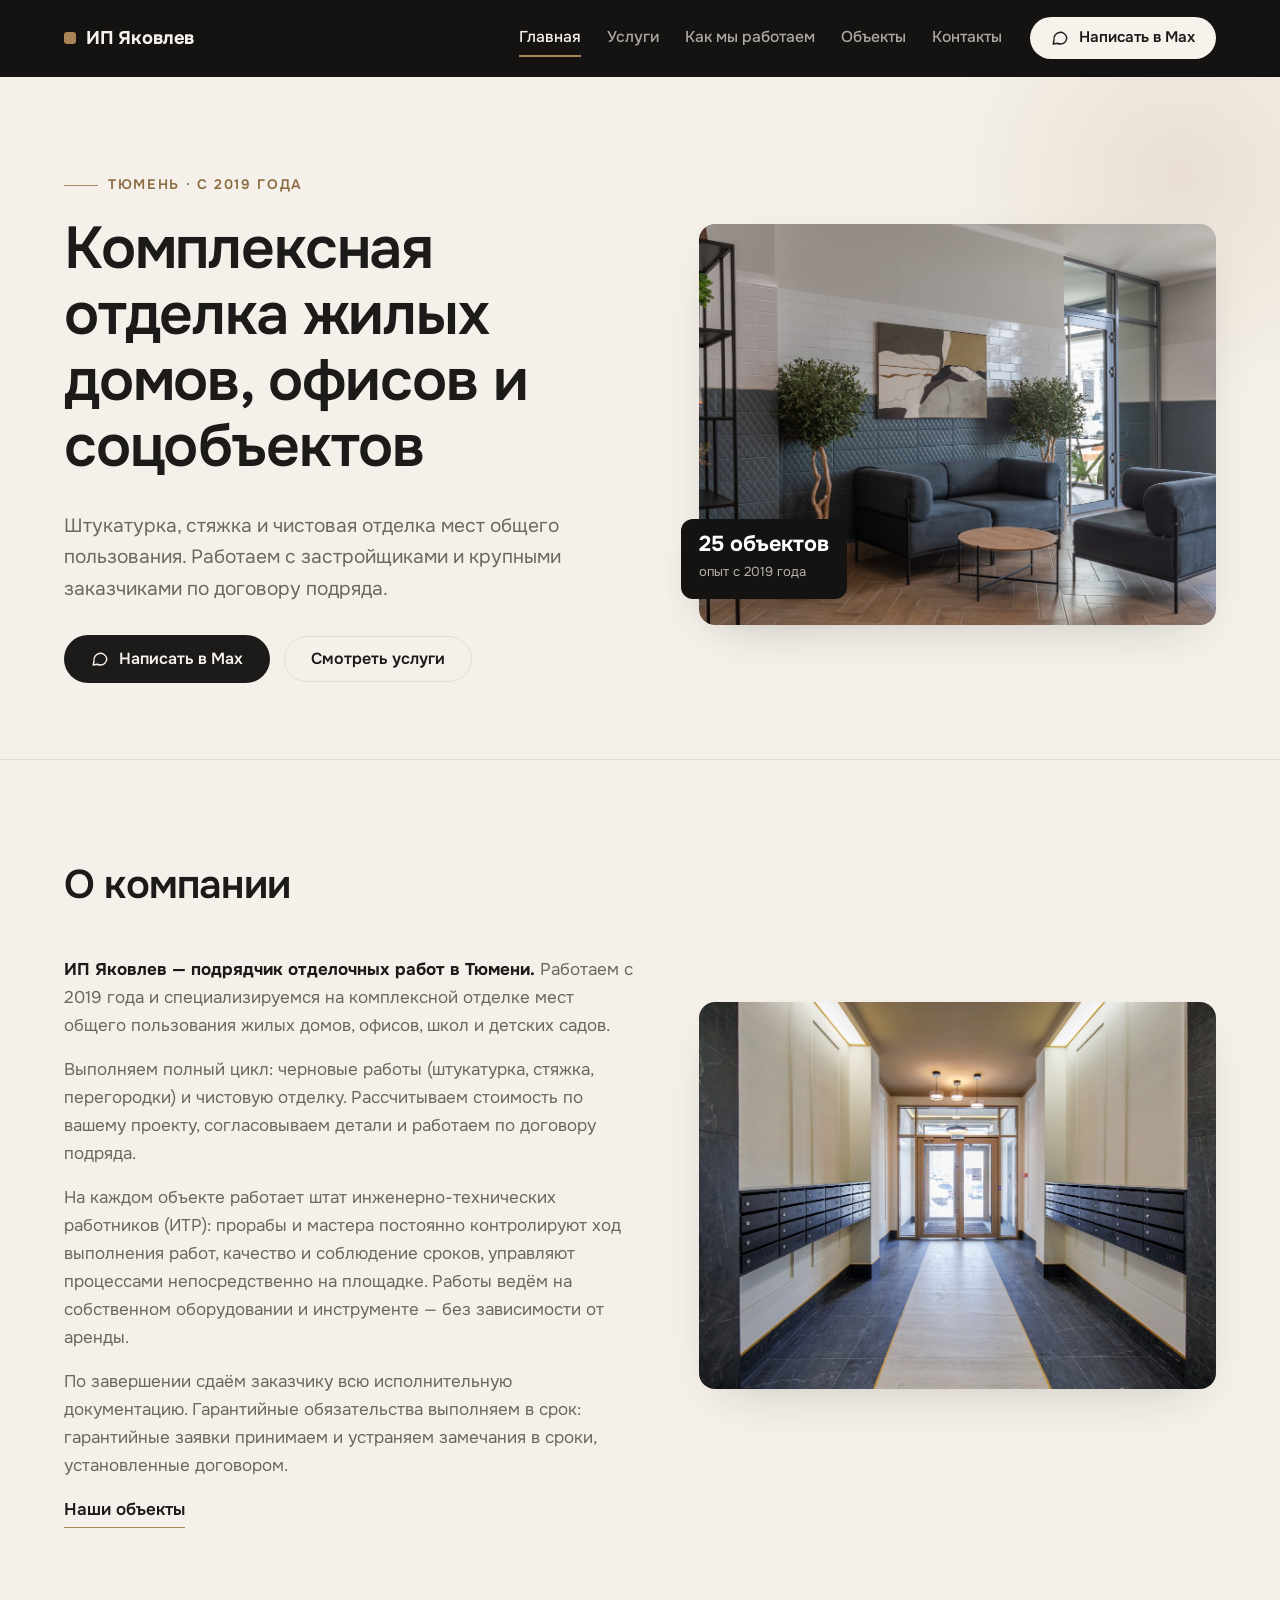
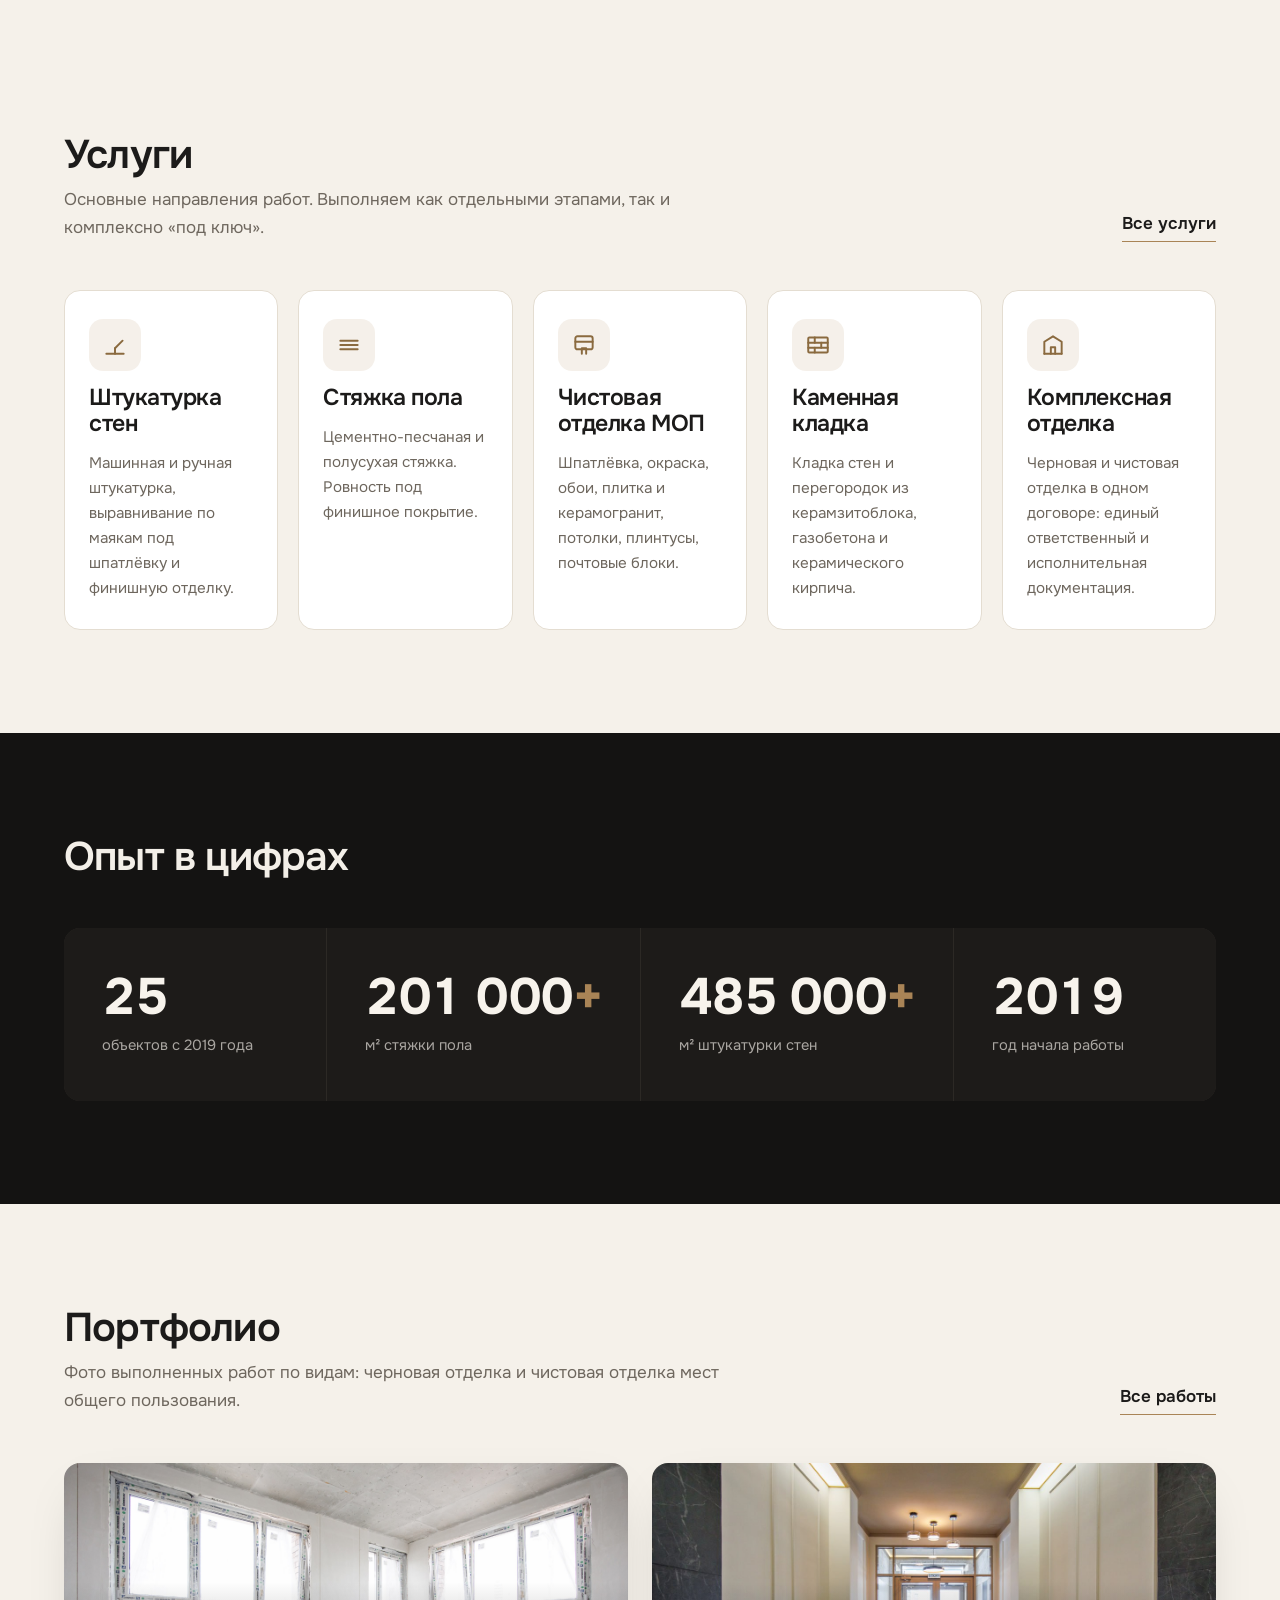
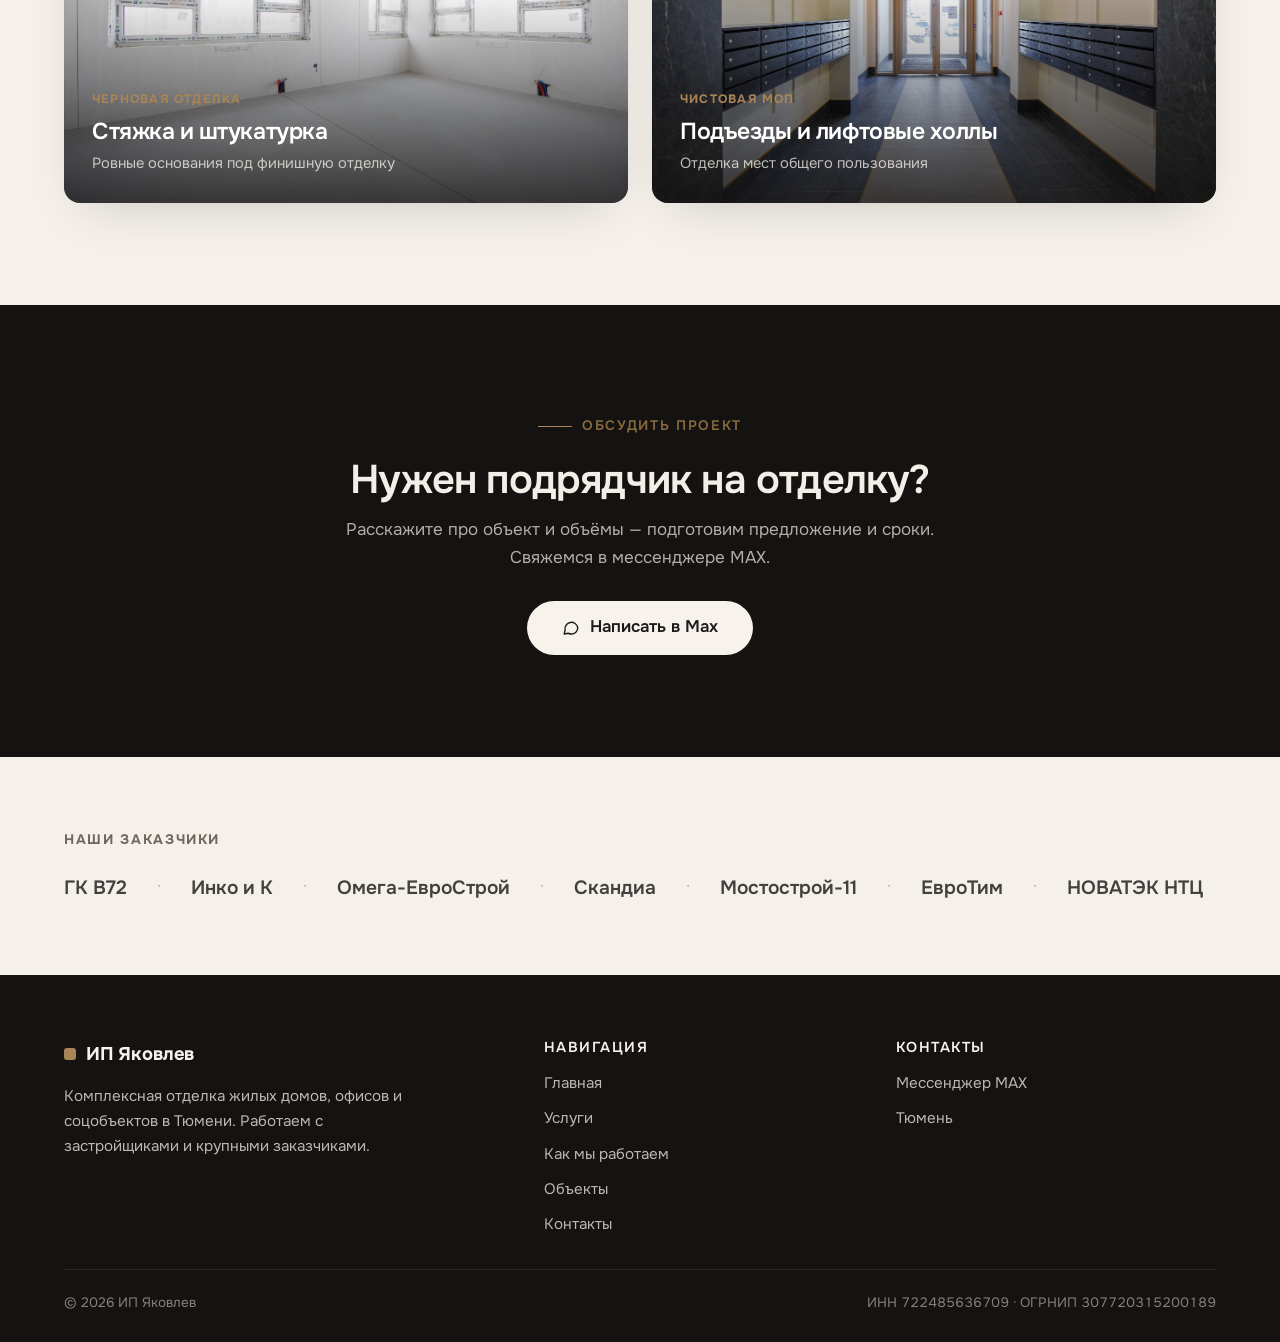
==== commit 291beb7e: "Add files via upload" ====
--- a/index.html
+++ b/index.html
@@ -21,6 +21,7 @@
     "taxID": "722485636709"
   }
   </script>
+  <script src="assets/js/analytics.js" defer></script>
 </head>
 <body>
 
@@ -63,7 +64,7 @@
           </div>
         </div>
         <div class="hero__media reveal">
-          <img src="assets/img/mop-25.jpg?v=2" alt="Зона отдыха с мягкой мебелью и растениями в месте общего пользования" width="1280" height="853" fetchpriority="high">
+          <img src="assets/img/mop-23.jpg?v=3" alt="Зона отдыха с мягкой мебелью и растениями в месте общего пользования" width="1280" height="853" fetchpriority="high">
           <div class="hero__badge">
             <strong>25 объектов</strong>
             <span>опыт с 2019 года</span>
@@ -87,15 +88,15 @@
         </div>
         <div class="about__media reveal">
           <div class="about__slides" data-slideshow role="group" aria-label="Фотографии чистовой отделки мест общего пользования">
-            <img class="is-active" src="assets/img/mop-01.jpg?v=2" alt="Коридор места общего пользования с почтовыми блоками и реечным потолком" width="1280" height="853" fetchpriority="high">
-            <img src="assets/img/mop-02.jpg?v=2" alt="Коридор с латунными почтовыми блоками и подсветкой" width="1280" height="853" loading="lazy" aria-hidden="true">
-            <img src="assets/img/mop-03.jpg?v=2" alt="Коридор МОП с круглым зеркалом и декоративной штукатуркой" width="1280" height="853" loading="lazy" aria-hidden="true">
-            <img src="assets/img/mop-04.jpg?v=2" alt="Зона отдыха с диванами и стеллажом в месте общего пользования" width="1280" height="853" loading="lazy" aria-hidden="true">
-            <img src="assets/img/mop-05.jpg?v=2" alt="Лифтовой холл с деревянным полом и декоративным освещением" width="1280" height="853" loading="lazy" aria-hidden="true">
-            <img src="assets/img/mop-06.jpg?v=2" alt="Почтовые блоки в нише с подсветкой" width="1280" height="853" loading="lazy" aria-hidden="true">
-            <img src="assets/img/mop-07.jpg?v=2" alt="Декоративная зелёная стена с подсветкой у почтовых блоков" width="1280" height="853" loading="lazy" aria-hidden="true">
-            <img src="assets/img/mop-08.jpg?v=2" alt="Лифтовой холл с керамогранитом и двумя лифтами" width="1280" height="853" loading="lazy" aria-hidden="true">
-            <img src="assets/img/mop-09.jpg?v=2" alt="Почтовые блоки в просторном холле с деревянным полом" width="1280" height="853" loading="lazy" aria-hidden="true">
+            <img class="is-active" src="assets/img/mop-01.jpg?v=3" alt="Коридор места общего пользования с почтовыми блоками и реечным потолком" width="1280" height="853" fetchpriority="high">
+            <img src="assets/img/mop-02.jpg?v=3" alt="Коридор с латунными почтовыми блоками и подсветкой" width="1280" height="853" loading="lazy" aria-hidden="true">
+            <img src="assets/img/mop-03.jpg?v=3" alt="Коридор МОП с круглым зеркалом и декоративной штукатуркой" width="1280" height="853" loading="lazy" aria-hidden="true">
+            <img src="assets/img/mop-04.jpg?v=3" alt="Зона отдыха с диванами и стеллажом в месте общего пользования" width="1280" height="853" loading="lazy" aria-hidden="true">
+            <img src="assets/img/mop-05.jpg?v=3" alt="Лифтовой холл с деревянным полом и декоративным освещением" width="1280" height="853" loading="lazy" aria-hidden="true">
+            <img src="assets/img/mop-06.jpg?v=3" alt="Почтовые блоки в нише с подсветкой" width="1280" height="853" loading="lazy" aria-hidden="true">
+            <img src="assets/img/mop-07.jpg?v=3" alt="Декоративная зелёная стена с подсветкой у почтовых блоков" width="1280" height="853" loading="lazy" aria-hidden="true">
+            <img src="assets/img/mop-08.jpg?v=3" alt="Лифтовой холл с керамогранитом и двумя лифтами" width="1280" height="853" loading="lazy" aria-hidden="true">
+            <img src="assets/img/mop-09.jpg?v=3" alt="Почтовые блоки в просторном холле с деревянным полом" width="1280" height="853" loading="lazy" aria-hidden="true">
           </div>
         </div>
       </div>
@@ -132,6 +133,13 @@
             </span>
             <h3>Чистовая отделка МОП</h3>
             <p>Шпатлёвка, окраска, обои, плитка и керамогранит, потолки, плинтусы, почтовые блоки.</p>
+          </article>
+          <article class="service-card reveal">
+            <span class="service-card__icon" aria-hidden="true">
+              <svg width="26" height="26" viewBox="0 0 24 24" fill="none" stroke="currentColor" stroke-width="1.8" stroke-linecap="round" stroke-linejoin="round"><rect x="3" y="5" width="18" height="14" rx="1"/><path d="M3 10h18"/><path d="M3 14.5h18"/><path d="M9 5v5"/><path d="M15 10v4.5"/><path d="M9 14.5V19"/></svg>
+            </span>
+            <h3>Каменная кладка</h3>
+            <p>Кладка стен и перегородок из керамзитоблока, газобетона и керамического кирпича.</p>
           </article>
           <article class="service-card reveal">
             <span class="service-card__icon" aria-hidden="true">
@@ -191,7 +199,7 @@
             </div>
           </a>
           <a class="preview-card reveal" href="projects.html#chistovaya">
-            <img src="assets/img/mop-01.jpg?v=2" alt="Коридор места общего пользования с почтовыми блоками и реечным потолком" width="1280" height="853" loading="lazy">
+            <img src="assets/img/mop-01.jpg?v=3" alt="Коридор места общего пользования с почтовыми блоками и реечным потолком" width="1280" height="853" loading="lazy">
             <div class="preview-card__body">
               <span class="preview-card__tag">Чистовая МОП</span>
               <h3>Подъезды и лифтовые холлы</h3>
--- a/assets/css/style.css
+++ b/assets/css/style.css
@@ -472,7 +472,7 @@
 /* ---------- Услуги ---------- */
 .services-grid {
   display: grid;
-  grid-template-columns: repeat(4, 1fr);
+  grid-template-columns: repeat(auto-fit, minmax(210px, 1fr));
   gap: 20px;
 }
 
@@ -735,6 +735,13 @@
 }
 
 .service-row:last-of-type { border-bottom: 1px solid var(--line); }
+
+.service-row--text {
+  grid-template-columns: 1fr;
+  padding-block: clamp(22px, 3vw, 34px);
+}
+
+.service-row--text .service-row__body { max-width: 720px; }
 
 .service-row:nth-child(even) .service-row__media { order: 2; }
 
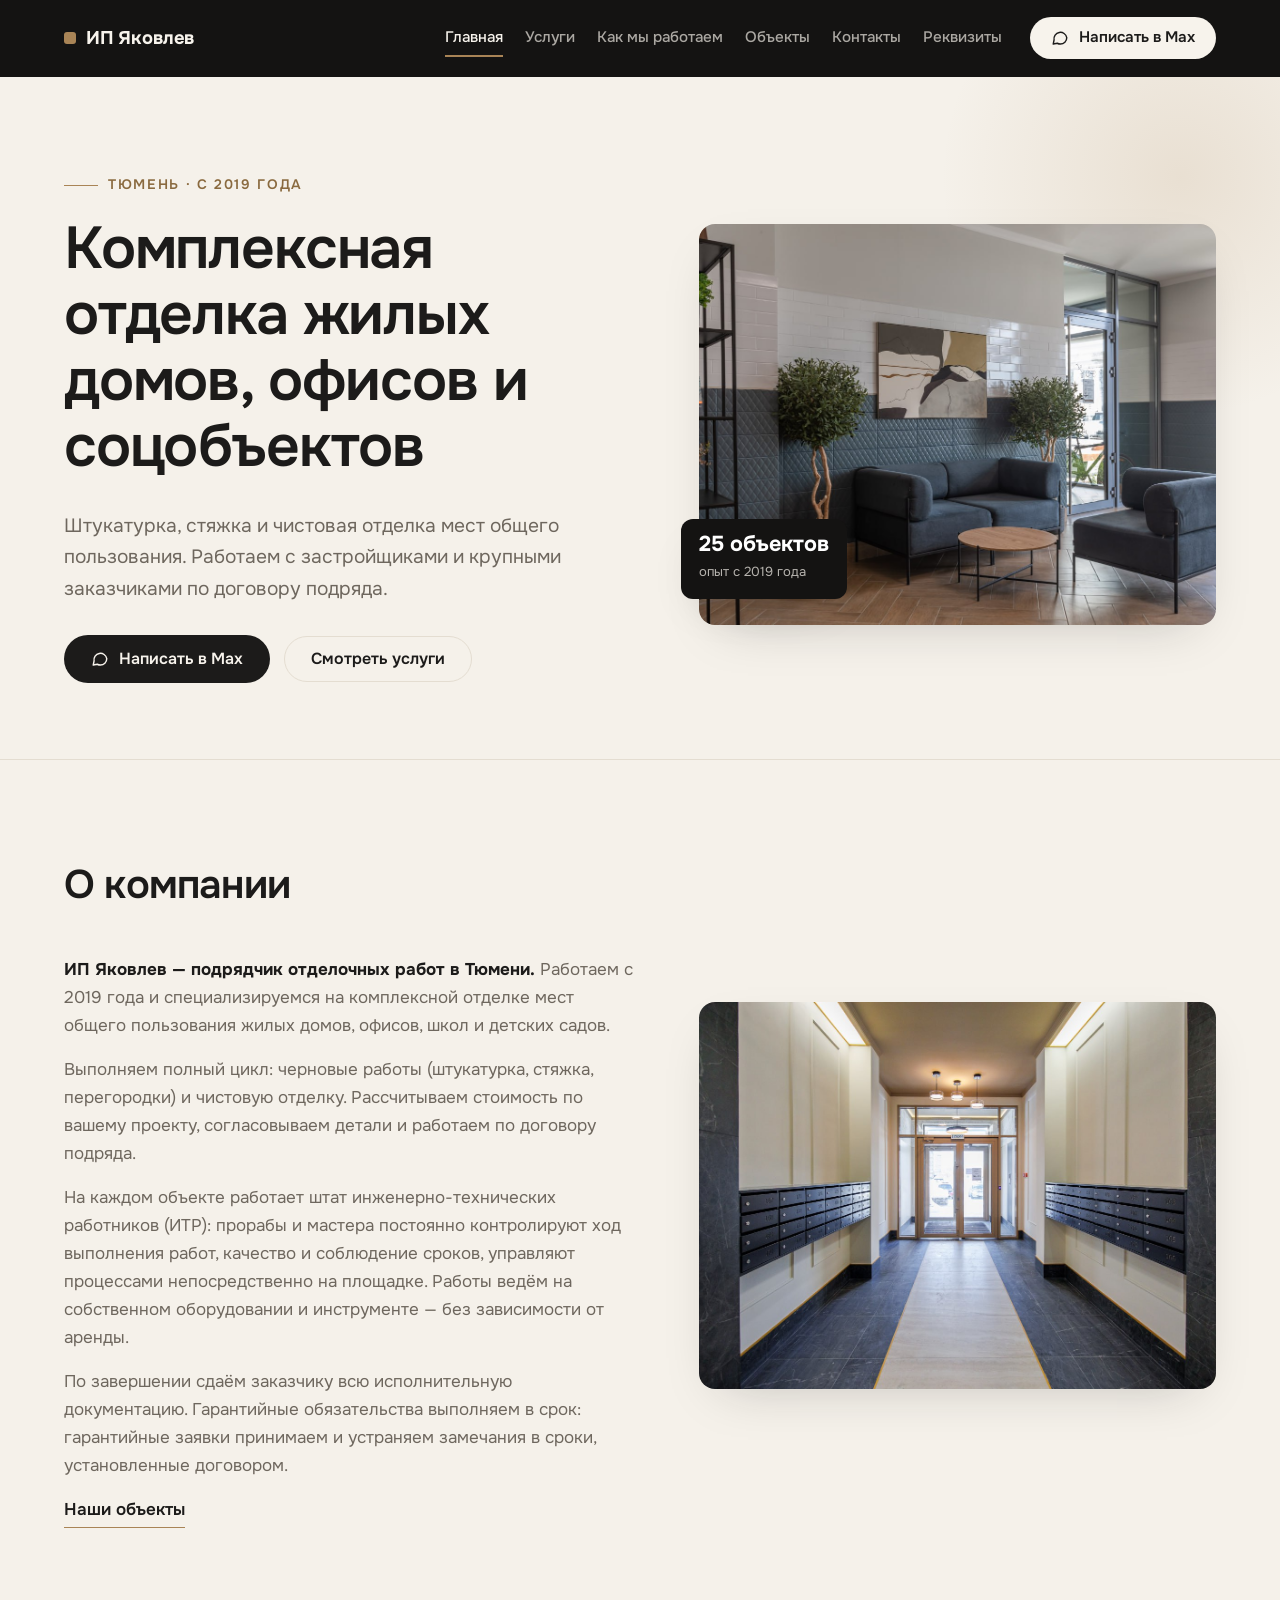
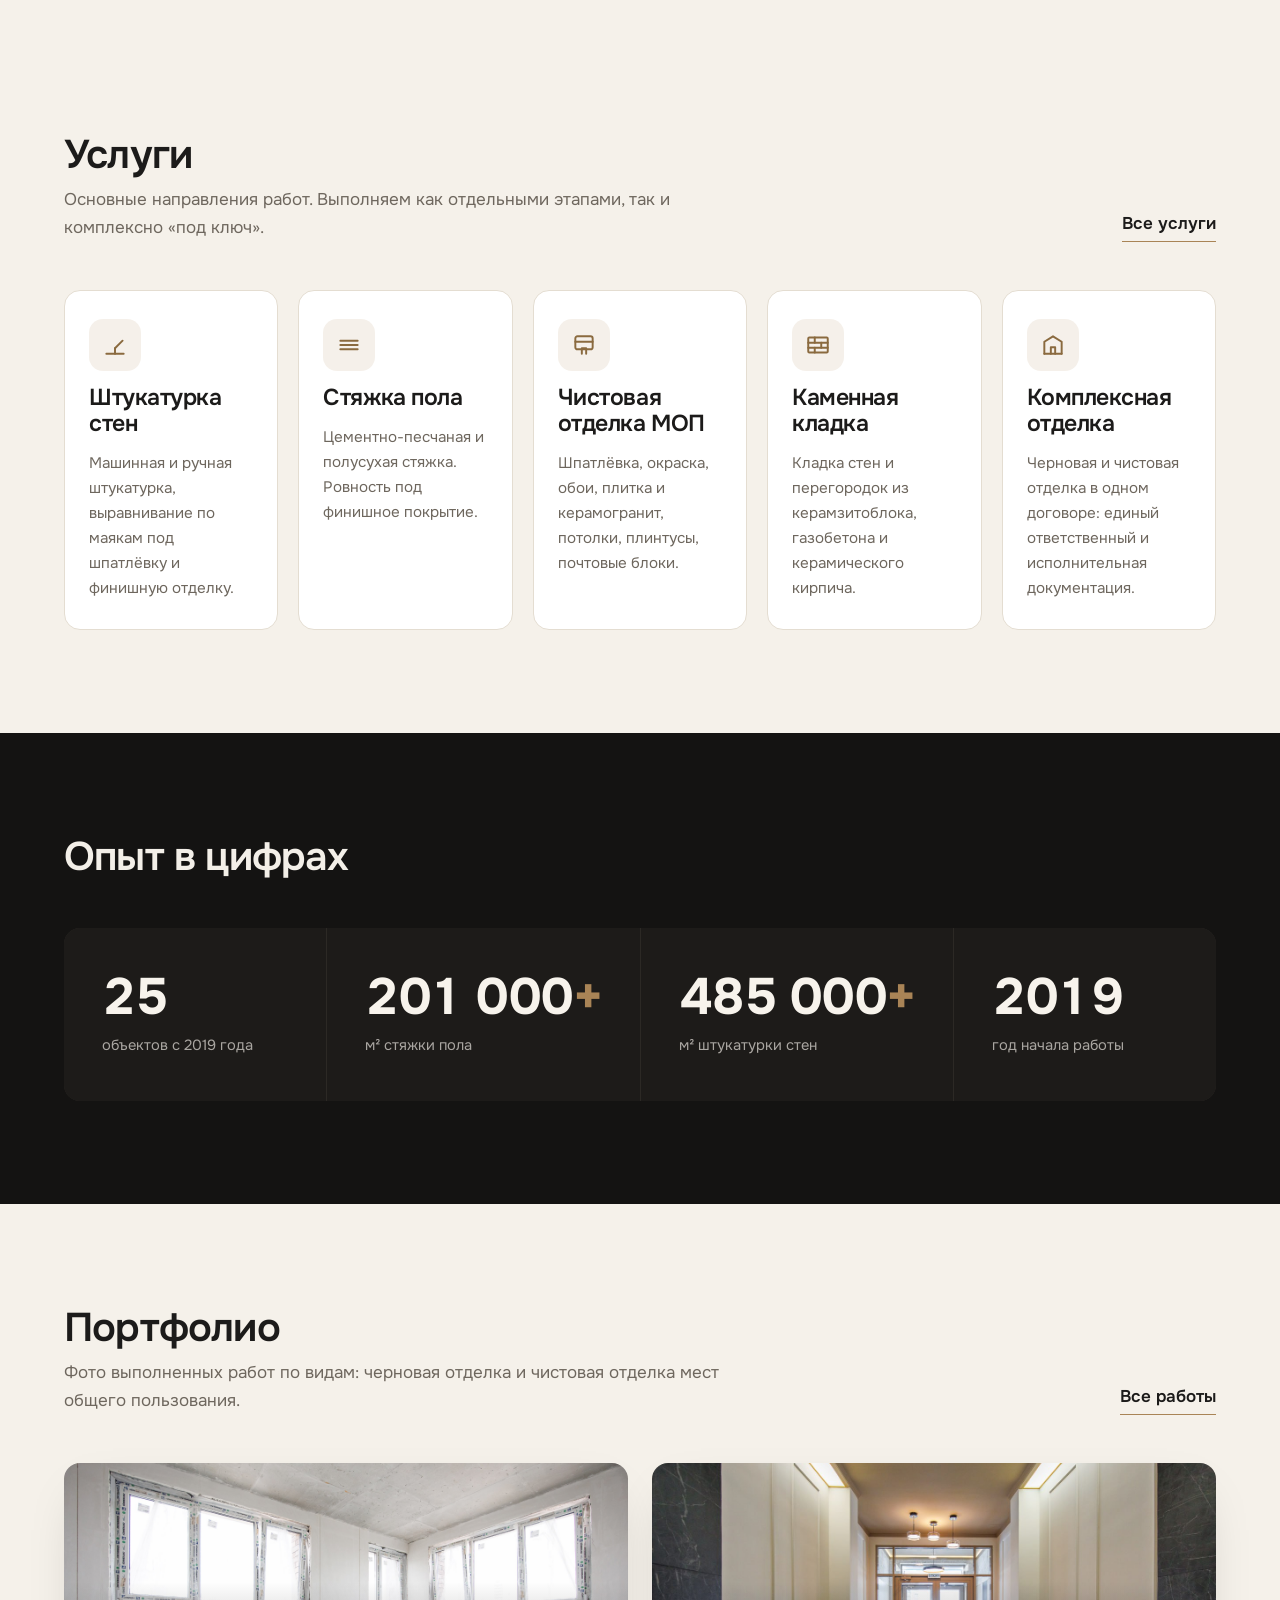
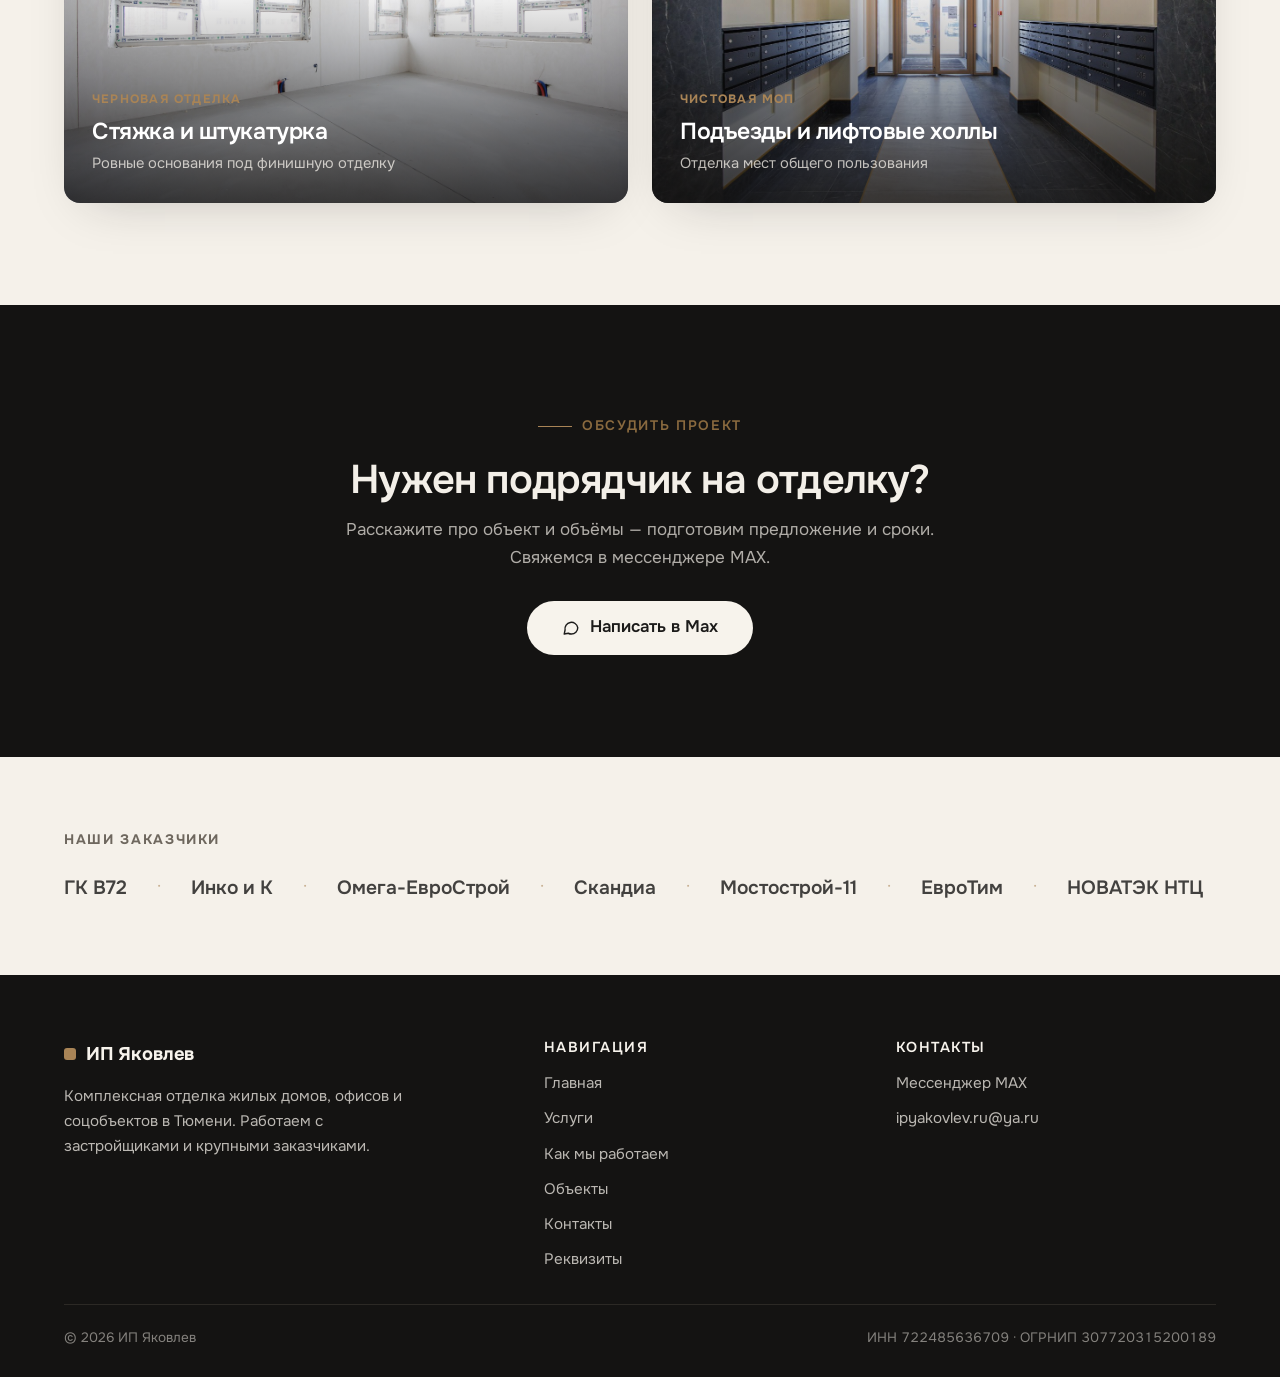
==== commit 19f37bd7: "Add files via upload" ====
--- a/index.html
+++ b/index.html
@@ -34,6 +34,7 @@
         <a href="process.html">Как мы работаем</a>
         <a href="projects.html">Объекты</a>
         <a href="contacts.html">Контакты</a>
+        <a href="rekvizity.html">Реквизиты</a>
       </nav>
       <a class="btn btn--primary header__phone" href="https://max.ru/u/f9LHodD0cOJVZIgxMhlCCGfp42C6SS9Yrs3ck1RjQvGHkVVJWKwyrdnpOUM" target="_blank" rel="noopener"><svg width="18" height="18" viewBox="0 0 24 24" fill="none" stroke="currentColor" stroke-width="1.9" stroke-linecap="round" stroke-linejoin="round" aria-hidden="true"><path d="M21 11.5a8.5 8.5 0 0 1-8.5 8.5c-1.5 0-2.9-.36-4.1-1L3 20l1.1-5.4A8.5 8.5 0 1 1 21 11.5z"/></svg>Написать в Max</a>
       <button class="burger" aria-label="Открыть меню" aria-expanded="false" aria-controls="mobile-menu"><span></span></button>
@@ -46,6 +47,7 @@
     <a href="process.html">Как мы работаем</a>
     <a href="projects.html">Объекты</a>
     <a href="contacts.html">Контакты</a>
+    <a href="rekvizity.html">Реквизиты</a>
     <a class="btn btn--primary" href="https://max.ru/u/f9LHodD0cOJVZIgxMhlCCGfp42C6SS9Yrs3ck1RjQvGHkVVJWKwyrdnpOUM" target="_blank" rel="noopener"><svg width="18" height="18" viewBox="0 0 24 24" fill="none" stroke="currentColor" stroke-width="1.9" stroke-linecap="round" stroke-linejoin="round" aria-hidden="true"><path d="M21 11.5a8.5 8.5 0 0 1-8.5 8.5c-1.5 0-2.9-.36-4.1-1L3 20l1.1-5.4A8.5 8.5 0 1 1 21 11.5z"/></svg>Написать в Max</a>
   </div>
 
@@ -253,13 +255,14 @@
             <li><a href="process.html">Как мы работаем</a></li>
             <li><a href="projects.html">Объекты</a></li>
             <li><a href="contacts.html">Контакты</a></li>
+            <li><a href="rekvizity.html">Реквизиты</a></li>
           </ul>
         </div>
         <div>
           <h4>Контакты</h4>
           <ul>
             <li><a href="https://max.ru/u/f9LHodD0cOJVZIgxMhlCCGfp42C6SS9Yrs3ck1RjQvGHkVVJWKwyrdnpOUM" target="_blank" rel="noopener">Мессенджер MAX</a></li>
-            <li>Тюмень</li>
+            <li><a href="mailto:ipyakovlev.ru@ya.ru">ipyakovlev.ru@ya.ru</a></li>
           </ul>
         </div>
       </div>
--- a/assets/css/style.css
+++ b/assets/css/style.css
@@ -191,13 +191,13 @@
 .nav {
   display: flex;
   align-items: center;
-  gap: 26px;
+  gap: 22px;
 }
 
 .nav a {
   position: relative;
   font-weight: 500;
-  font-size: 0.98rem;
+  font-size: 0.95rem;
   color: rgba(243, 239, 232, 0.68);
   transition: color 0.2s ease;
   padding: 6px 0;
@@ -1054,6 +1054,149 @@
   max-width: 46ch;
 }
 
+.contact-card__actions {
+  display: flex;
+  flex-wrap: wrap;
+  align-items: center;
+  gap: 14px 22px;
+}
+
+.contact-card__email {
+  display: inline-flex;
+  align-items: center;
+  gap: 8px;
+  font-weight: 500;
+  color: var(--ink);
+  text-decoration: none;
+  border-bottom: 1px solid transparent;
+  transition: color 0.2s ease, border-color 0.2s ease;
+}
+
+.contact-card__email:hover {
+  color: var(--brass);
+  border-bottom-color: var(--brass);
+}
+
+.contact-card__email svg { color: var(--brass); }
+
+/* ---------- Реквизиты ---------- */
+.req-layout {
+  display: grid;
+  grid-template-columns: minmax(0, 1.55fr) minmax(280px, 0.85fr);
+  gap: clamp(20px, 3vw, 32px);
+  align-items: start;
+}
+
+.req-table {
+  background: var(--surface);
+  border: 1px solid var(--line);
+  border-radius: var(--radius);
+  overflow: hidden;
+}
+
+.req-table dl { margin: 0; }
+
+.req-table__row {
+  display: grid;
+  grid-template-columns: 240px minmax(0, 1fr);
+  gap: 8px 24px;
+  padding: 16px clamp(18px, 2.4vw, 26px);
+  border-top: 1px solid var(--line);
+}
+
+.req-table__row:first-child { border-top: 0; }
+
+.req-table dt {
+  color: var(--muted);
+  font-size: 0.92rem;
+}
+
+.req-table dd {
+  margin: 0;
+  font-weight: 500;
+  overflow-wrap: anywhere;
+}
+
+.req-table dd a {
+  border-bottom: 1px solid var(--line);
+  transition: color 0.2s ease, border-color 0.2s ease;
+}
+
+.req-table dd a:hover {
+  color: var(--brass-dark);
+  border-bottom-color: var(--brass);
+}
+
+.req-doc {
+  position: sticky;
+  top: calc(var(--header-h) + 20px);
+  background: var(--surface);
+  border: 1px solid var(--line);
+  border-radius: var(--radius);
+  padding: clamp(22px, 3vw, 30px);
+}
+
+.req-doc h2 {
+  font-size: clamp(1.25rem, 2vw, 1.5rem);
+  margin-bottom: 10px;
+}
+
+.req-doc p {
+  color: var(--muted);
+  font-size: 0.95rem;
+}
+
+.req-doc__actions {
+  display: grid;
+  gap: 10px;
+  margin-top: 20px;
+}
+
+.req-doc__actions .btn { width: 100%; }
+
+.req-doc__meta {
+  margin: 14px 0 0 !important;
+  font-size: 0.82rem !important;
+}
+
+.req-copy {
+  width: 100%;
+  margin-top: 18px;
+}
+
+.req-copy.is-copied {
+  border-color: var(--brass);
+  color: var(--brass-dark);
+}
+
+.req-note {
+  display: flex;
+  flex-wrap: wrap;
+  align-items: center;
+  justify-content: space-between;
+  gap: 22px 32px;
+  background: var(--surface);
+  border: 1px solid var(--line);
+  border-radius: var(--radius);
+  padding: clamp(24px, 4vw, 40px);
+}
+
+.req-note h2 { margin-bottom: 10px; }
+
+.req-note p {
+  color: var(--muted);
+  max-width: 56ch;
+  margin-bottom: 0;
+}
+
+.req-note__actions {
+  display: flex;
+  flex-wrap: wrap;
+  align-items: center;
+  gap: 14px 22px;
+}
+
+
 .req {
   margin-top: 28px;
   padding-top: 24px;
@@ -1096,16 +1239,13 @@
 
 /* ---------- Адаптив ---------- */
 @media (max-width: 1024px) {
+  .nav { display: none; }
+  .header__phone { display: none; }
+  .burger { display: block; }
   .services-grid { grid-template-columns: repeat(2, 1fr); }
   .stats { grid-template-columns: repeat(2, 1fr); }
   .gallery { columns: 2; }
   .footer__grid { grid-template-columns: 1fr 1fr; }
-}
-
-@media (max-width: 960px) {
-  .nav { display: none; }
-  .header__phone { display: none; }
-  .burger { display: block; }
 }
 
 @media (max-width: 860px) {
@@ -1116,6 +1256,8 @@
   .preview-grid { grid-template-columns: 1fr; }
   .service-row:nth-child(even) .service-row__media { order: 0; }
   .hero__badge { left: 16px; }
+  .req-layout { grid-template-columns: 1fr; }
+  .req-doc { position: static; }
 }
 
 @media (max-width: 640px) {
@@ -1131,4 +1273,28 @@
   .process__num { width: 44px; height: 44px; font-size: 0.85rem; }
   .process__step::before { left: 21px; top: 44px; }
   .process__body h3 { margin-top: 6px; }
-}
+  .req-table__row { grid-template-columns: 1fr; gap: 4px; }
+  .req-note__actions { width: 100%; }
+  .req-note__actions .btn { width: 100%; }
+}
+
+/* ---------- Печать карточки предприятия ---------- */
+@media print {
+  .header,
+  .mobile-menu,
+  .footer,
+  .req-doc,
+  .req-help,
+  .page-head p,
+  .page-head .kicker { display: none !important; }
+
+  .reveal { opacity: 1 !important; transform: none !important; }
+  .container { max-width: none; padding: 0; }
+  .section--tight { padding: 0; }
+  .page-head { padding: 0 0 18px; }
+  .page-head p { color: #444; }
+  .req-layout { display: block; }
+  .req-table { border-color: #ccc; }
+  body { background: #fff; color: #000; }
+  a { color: inherit; text-decoration: none; }
+}
